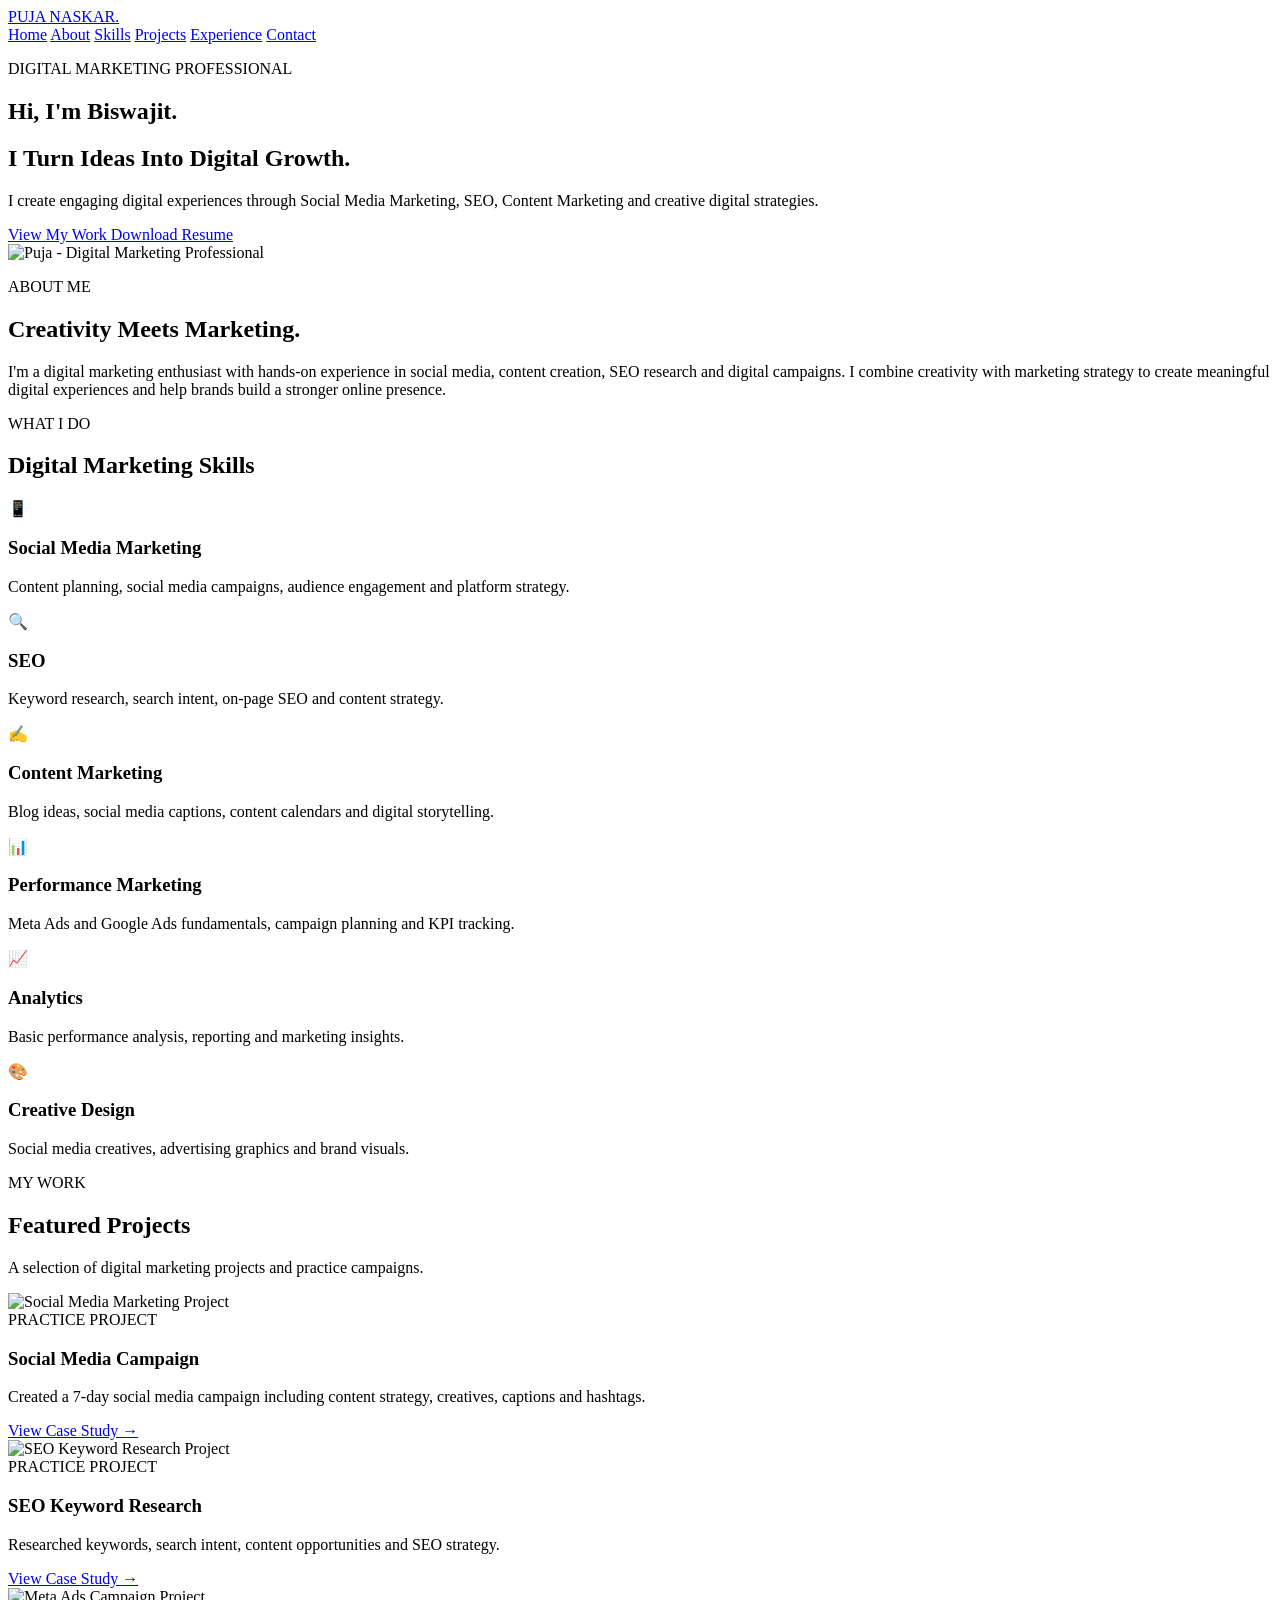
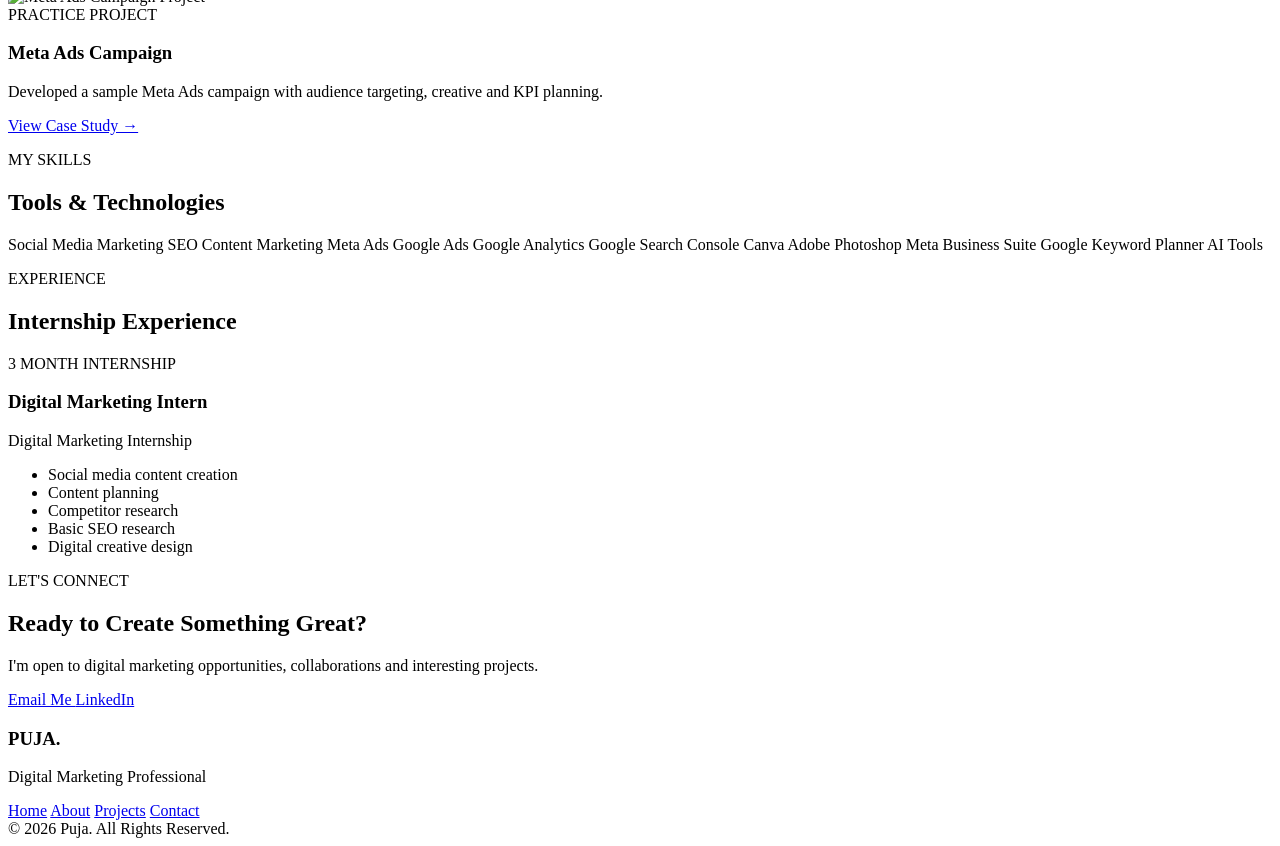
==== index.html @ f456c094 "Rename index .html to index.html" ====
<!DOCTYPE html>
<html lang="en">
<head>
    <meta charset="UTF-8">
    <meta name="viewport" content="width=device-width, initial-scale=1.0">

    <title>Puja| Digital Marketing Portfolio</title>

    <meta name="description"
          content="Biswajit's Digital Marketing Portfolio - Social Media, SEO, Content Marketing and Digital Strategy.">

    <link rel="stylesheet" href="style.css">
</head>

<body>

    <!-- ================= HEADER ================= -->

    <header class="header">

        <div class="container nav">

            <a href="index.html" class="logo">
                PUJA NASKAR<span>.</span>
            </a>

            <nav>
                <a href="#home">Home</a>
                <a href="#about">About</a>
                <a href="#services">Skills</a>
                <a href="#projects">Projects</a>
                <a href="#experience">Experience</a>
                <a href="#contact">Contact</a>
            </nav>

        </div>

    </header>


    <!-- ================= HERO ================= -->

    <main>

        <section id="home" class="hero">

            <div class="container hero-content">

                <div class="hero-text">

                    <p class="small-heading">
                        DIGITAL MARKETING PROFESSIONAL
                    </p>

                    <h1>
                        Hi, I'm <span>Biswajit.</span>
                    </h1>

                    <h2>
                        I Turn Ideas Into
                        <strong>Digital Growth.</strong>
                    </h2>

                    <p class="hero-description">
                        I create engaging digital experiences through
                        Social Media Marketing, SEO, Content Marketing
                        and creative digital strategies.
                    </p>

                    <div class="hero-buttons">

                        <a href="#projects" class="btn primary">
                            View My Work
                        </a>

                        <a href="resume.pdf" class="btn secondary" download>
                            Download Resume
                        </a>

                    </div>

                </div>


                <!-- Profile Image -->

                <div class="hero-image">

                    <div class="profile-circle">

                        <img src="images/profile.jpg"
                             alt="Puja - Digital Marketing Professional">

                    </div>

                </div>

            </div>

        </section>


        <!-- ================= ABOUT ================= -->

        <section id="about" class="section about">

            <div class="container">

                <p class="section-label">
                    ABOUT ME
                </p>

                <h2>
                    Creativity Meets Marketing.
                </h2>

                <p class="section-description">

                    I'm a digital marketing enthusiast with hands-on
                    experience in social media, content creation,
                    SEO research and digital campaigns.

                    I combine creativity with marketing strategy
                    to create meaningful digital experiences and
                    help brands build a stronger online presence.

                </p>

            </div>

        </section>


        <!-- ================= SERVICES ================= -->

        <section id="services" class="section services">

            <div class="container">

                <p class="section-label">
                    WHAT I DO
                </p>

                <h2>
                    Digital Marketing Skills
                </h2>


                <div class="service-grid">


                    <!-- Card 1 -->

                    <div class="service-card">

                        <div class="icon">
                            📱
                        </div>

                        <h3>
                            Social Media Marketing
                        </h3>

                        <p>
                            Content planning, social media campaigns,
                            audience engagement and platform strategy.
                        </p>

                    </div>


                    <!-- Card 2 -->

                    <div class="service-card">

                        <div class="icon">
                            🔍
                        </div>

                        <h3>
                            SEO
                        </h3>

                        <p>
                            Keyword research, search intent,
                            on-page SEO and content strategy.
                        </p>

                    </div>


                    <!-- Card 3 -->

                    <div class="service-card">

                        <div class="icon">
                            ✍️
                        </div>

                        <h3>
                            Content Marketing
                        </h3>

                        <p>
                            Blog ideas, social media captions,
                            content calendars and digital storytelling.
                        </p>

                    </div>


                    <!-- Card 4 -->

                    <div class="service-card">

                        <div class="icon">
                            📊
                        </div>

                        <h3>
                            Performance Marketing
                        </h3>

                        <p>
                            Meta Ads and Google Ads fundamentals,
                            campaign planning and KPI tracking.
                        </p>

                    </div>


                    <!-- Card 5 -->

                    <div class="service-card">

                        <div class="icon">
                            📈
                        </div>

                        <h3>
                            Analytics
                        </h3>

                        <p>
                            Basic performance analysis,
                            reporting and marketing insights.
                        </p>

                    </div>


                    <!-- Card 6 -->

                    <div class="service-card">

                        <div class="icon">
                            🎨
                        </div>

                        <h3>
                            Creative Design
                        </h3>

                        <p>
                            Social media creatives, advertising
                            graphics and brand visuals.
                        </p>

                    </div>

                </div>

            </div>

        </section>


        <!-- ================= PROJECTS ================= -->

        <section id="projects" class="section projects">

            <div class="container">

                <p class="section-label">
                    MY WORK
                </p>

                <h2>
                    Featured Projects
                </h2>

                <p class="section-description">
                    A selection of digital marketing projects
                    and practice campaigns.
                </p>


                <div class="project-grid">


                    <!-- Project 1 -->

                    <article class="project-card">

                        <div class="project-image">

                            <img src="images/project-social.jpg"
                                 alt="Social Media Marketing Project">

                        </div>

                        <div class="project-content">

                            <span>
                                PRACTICE PROJECT
                            </span>

                            <h3>
                                Social Media Campaign
                            </h3>

                            <p>
                                Created a 7-day social media campaign
                                including content strategy, creatives,
                                captions and hashtags.
                            </p>

                            <a href="projects/social-media.html">
                                View Case Study →
                            </a>

                        </div>

                    </article>


                    <!-- Project 2 -->

                    <article class="project-card">

                        <div class="project-image">

                            <img src="images/project-seo.jpg"
                                 alt="SEO Keyword Research Project">

                        </div>

                        <div class="project-content">

                            <span>
                                PRACTICE PROJECT
                            </span>

                            <h3>
                                SEO Keyword Research
                            </h3>

                            <p>
                                Researched keywords, search intent,
                                content opportunities and SEO strategy.
                            </p>

                            <a href="projects/seo.html">
                                View Case Study →
                            </a>

                        </div>

                    </article>


                    <!-- Project 3 -->

                    <article class="project-card">

                        <div class="project-image">

                            <img src="images/project-ads.jpg"
                                 alt="Meta Ads Campaign Project">

                        </div>

                        <div class="project-content">

                            <span>
                                PRACTICE PROJECT
                            </span>

                            <h3>
                                Meta Ads Campaign
                            </h3>

                            <p>
                                Developed a sample Meta Ads campaign
                                with audience targeting, creative and
                                KPI planning.
                            </p>

                            <a href="projects/meta-ads.html">
                                View Case Study →
                            </a>

                        </div>

                    </article>

                </div>

            </div>

        </section>


        <!-- ================= SKILLS ================= -->

        <section class="section skills">

            <div class="container">

                <p class="section-label">
                    MY SKILLS
                </p>

                <h2>
                    Tools & Technologies
                </h2>


                <div class="skills-list">

                    <span>Social Media Marketing</span>

                    <span>SEO</span>

                    <span>Content Marketing</span>

                    <span>Meta Ads</span>

                    <span>Google Ads</span>

                    <span>Google Analytics</span>

                    <span>Google Search Console</span>

                    <span>Canva</span>

                    <span>Adobe Photoshop</span>

                    <span>Meta Business Suite</span>

                    <span>Google Keyword Planner</span>

                    <span>AI Tools</span>

                </div>

            </div>

        </section>


        <!-- ================= EXPERIENCE ================= -->

        <section id="experience" class="section experience">

            <div class="container">

                <p class="section-label">
                    EXPERIENCE
                </p>

                <h2>
                    Internship Experience
                </h2>


                <div class="experience-card">

                    <div>

                        <span>
                            3 MONTH INTERNSHIP
                        </span>

                        <h3>
                            Digital Marketing Intern
                        </h3>

                        <p>
                            Digital Marketing Internship
                        </p>

                    </div>


                    <ul>

                        <li>
                            Social media content creation
                        </li>

                        <li>
                            Content planning
                        </li>

                        <li>
                            Competitor research
                        </li>

                        <li>
                            Basic SEO research
                        </li>

                        <li>
                            Digital creative design
                        </li>

                    </ul>

                </div>

            </div>

        </section>


        <!-- ================= CTA ================= -->

        <section id="contact" class="section cta">

            <div class="container">

                <p class="section-label">
                    LET'S CONNECT
                </p>

                <h2>
                    Ready to Create Something Great?
                </h2>

                <p>
                    I'm open to digital marketing opportunities,
                    collaborations and interesting projects.
                </p>


                <div class="cta-buttons">

                    <a href="mailto:your-email@gmail.com"
                       class="btn primary">
                        Email Me
                    </a>

                    <a href="https://www.linkedin.com/"
                       target="_blank"
                       class="btn secondary">
                        LinkedIn
                    </a>

                </div>

            </div>

        </section>

    </main>


    <!-- ================= FOOTER ================= -->

    <footer class="footer">

        <div class="container">

            <div class="footer-content">

                <div>

                    <h3>
                        PUJA<span>.</span>
                    </h3>

                    <p>
                        Digital Marketing Professional
                    </p>

                </div>


                <div class="footer-links">

                    <a href="#home">Home</a>

                    <a href="#about">About</a>

                    <a href="#projects">Projects</a>

                    <a href="#contact">Contact</a>

                </div>

            </div>


            <div class="copyright">

                © 2026 Puja. All Rights Reserved.

            </div>

        </div>

    </footer>


</body>
</html>
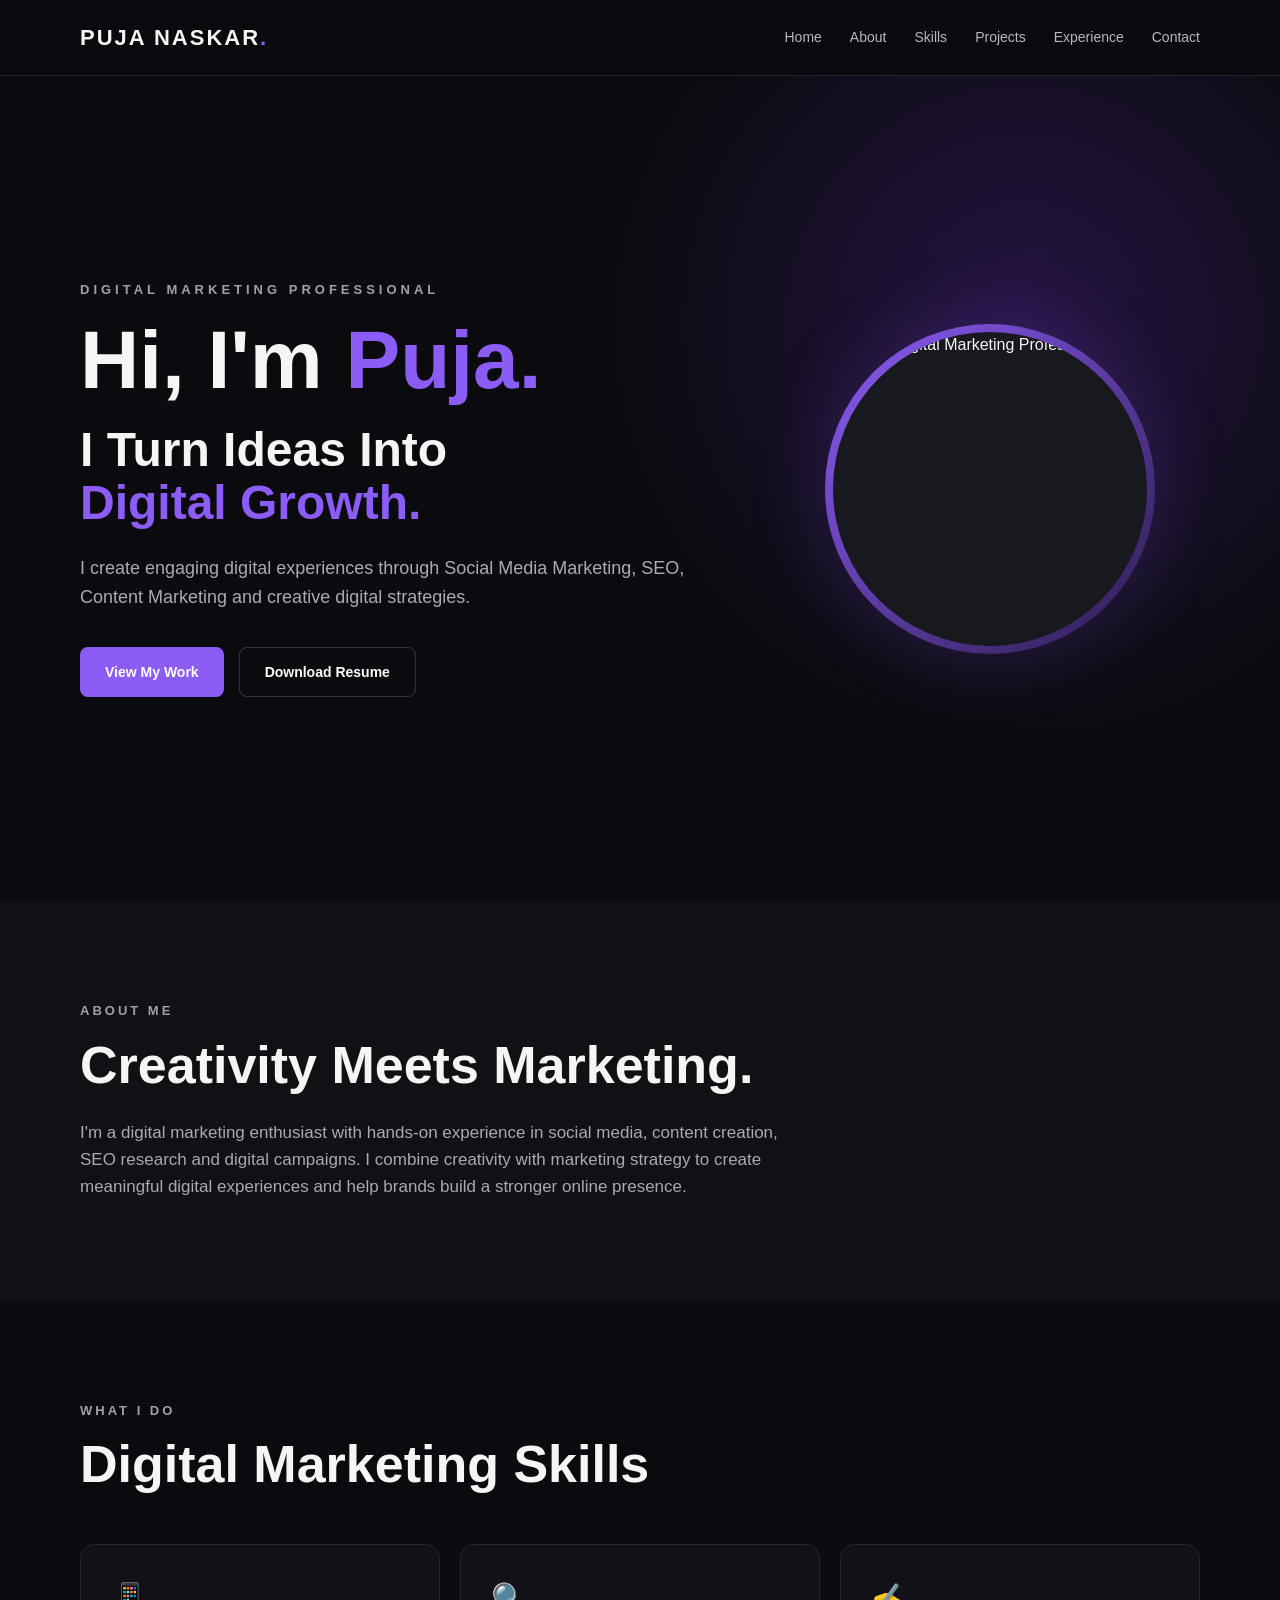
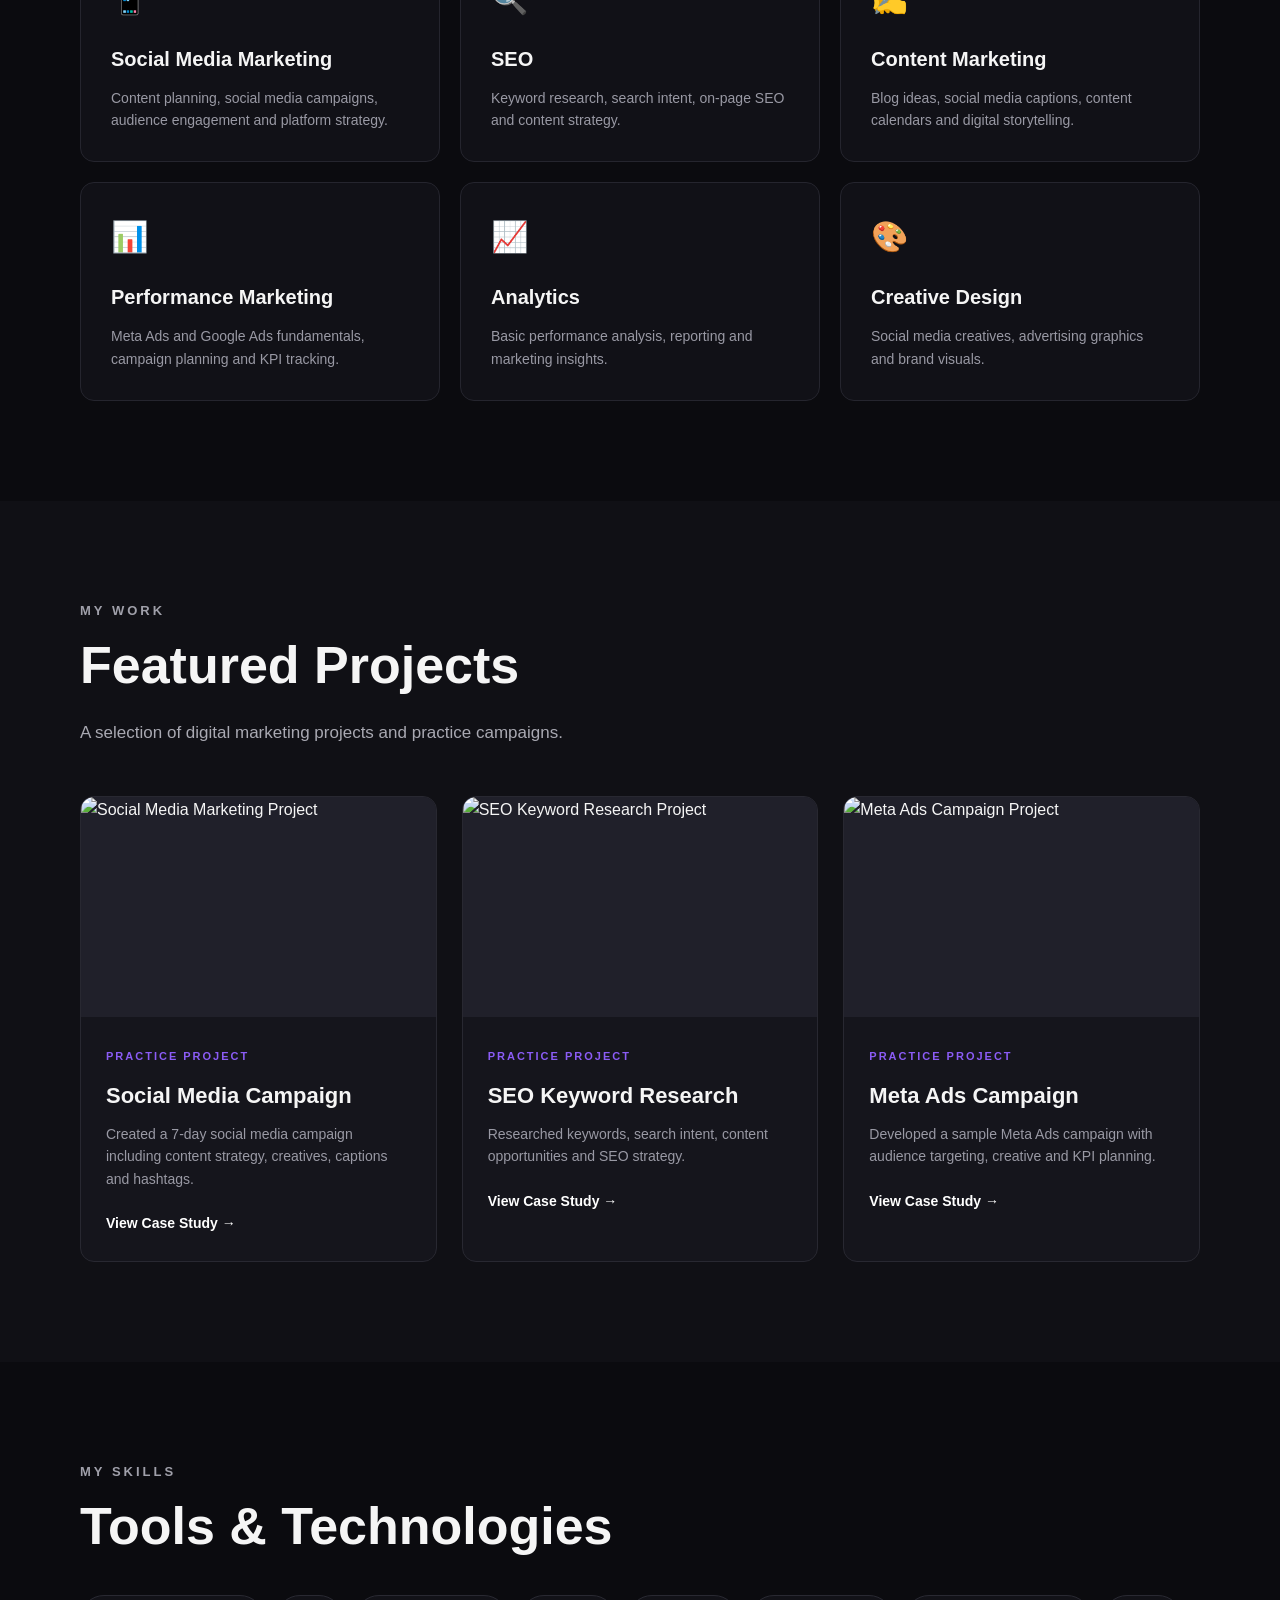
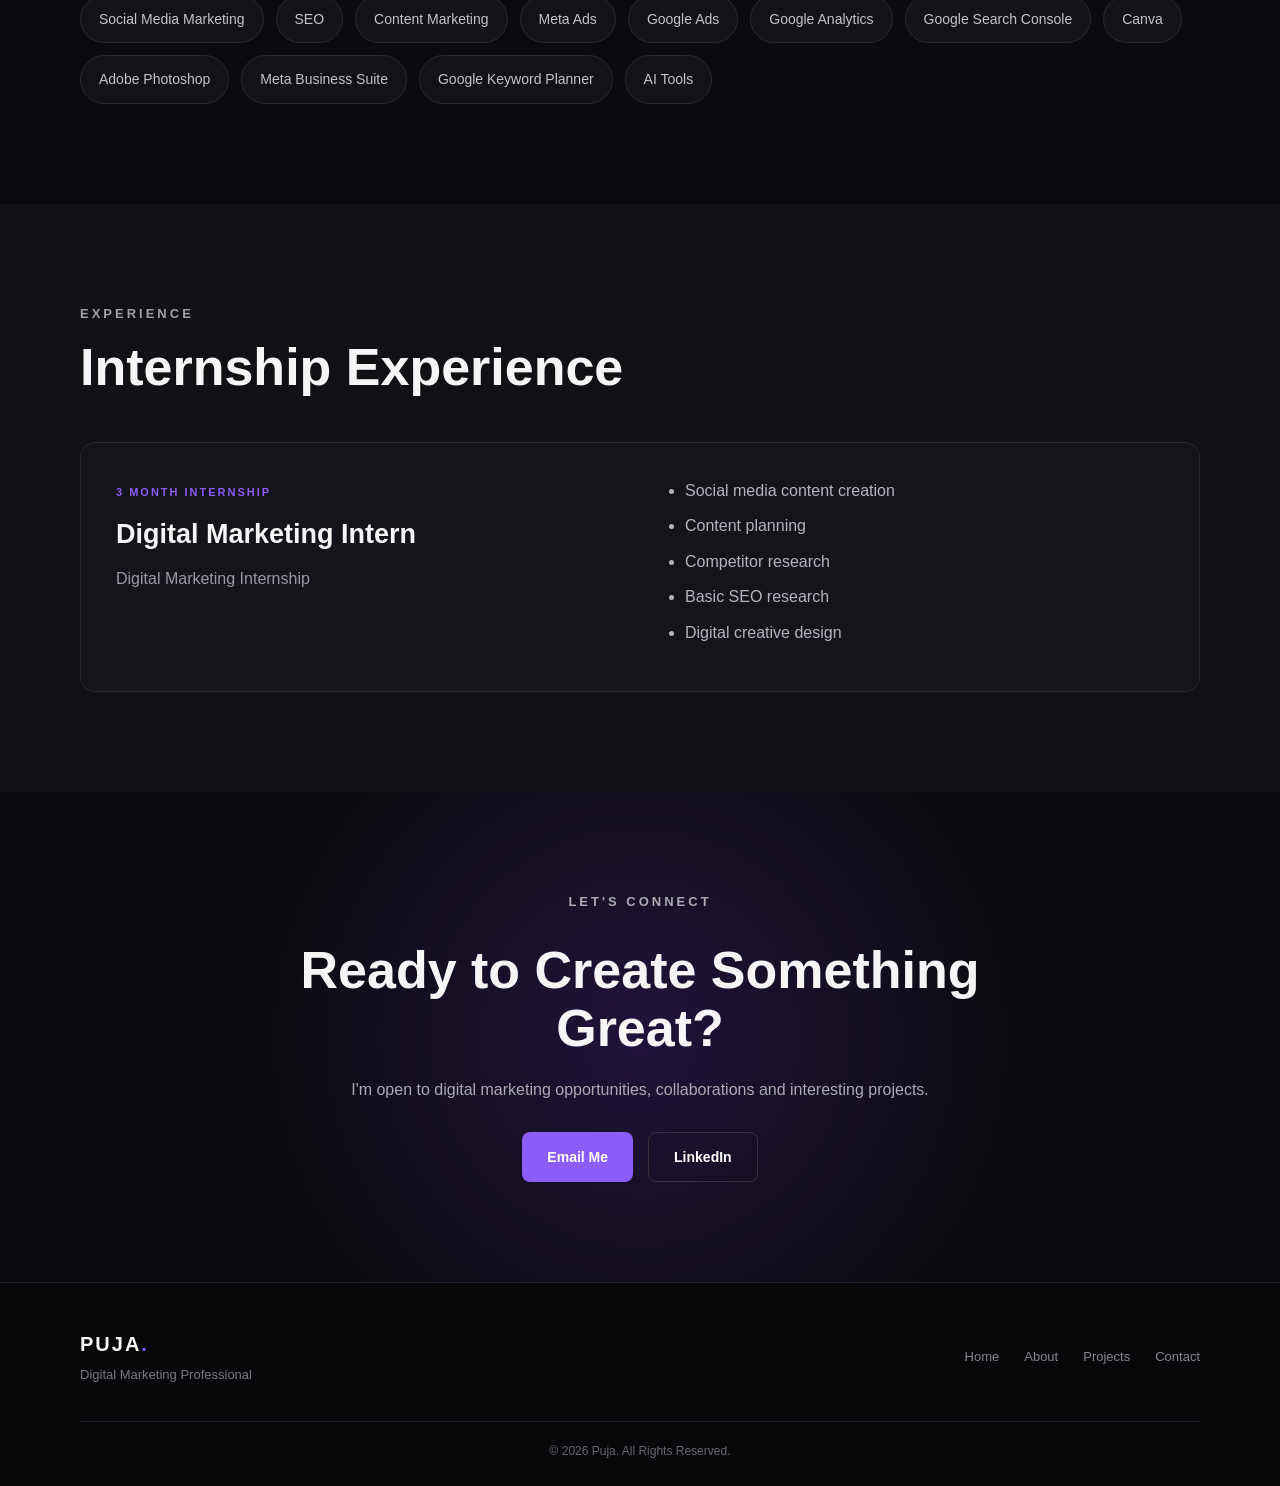
==== commit 11491df9: "Update index.html" ====
--- a/index.html
+++ b/index.html
@@ -7,7 +7,7 @@
     <title>Puja| Digital Marketing Portfolio</title>
 
     <meta name="description"
-          content="Biswajit's Digital Marketing Portfolio - Social Media, SEO, Content Marketing and Digital Strategy.">
+          content="Puja's Digital Marketing Portfolio - Social Media, SEO, Content Marketing and Digital Strategy.">
 
     <link rel="stylesheet" href="style.css">
 </head>
@@ -53,7 +53,7 @@
                     </p>
 
                     <h1>
-                        Hi, I'm <span>Biswajit.</span>
+                        Hi, I'm <span>Puja.</span>
                     </h1>
 
                     <h2>
--- a/style.css
+++ b/style.css
@@ -0,0 +1,745 @@
+/* =========================================================
+   DIGITAL MARKETING PORTFOLIO
+   Premium Responsive CSS
+   ========================================================= */
+
+
+/* ================= RESET ================= */
+
+* {
+    margin: 0;
+    padding: 0;
+    box-sizing: border-box;
+}
+
+html {
+    scroll-behavior: smooth;
+}
+
+body {
+    font-family: Arial, Helvetica, sans-serif;
+    background: #0b0b0f;
+    color: #f5f5f5;
+    line-height: 1.6;
+}
+
+a {
+    text-decoration: none;
+    color: inherit;
+}
+
+img {
+    max-width: 100%;
+    display: block;
+}
+
+
+/* ================= GLOBAL ================= */
+
+.container {
+    width: min(1120px, 90%);
+    margin: auto;
+}
+
+.section {
+    padding: 100px 0;
+}
+
+.section-label {
+    color: #a0a0aa;
+    font-size: 13px;
+    font-weight: 700;
+    letter-spacing: 3px;
+    margin-bottom: 15px;
+}
+
+.section h2 {
+    font-size: clamp(32px, 5vw, 52px);
+    line-height: 1.1;
+    margin-bottom: 25px;
+}
+
+.section-description {
+    max-width: 700px;
+    color: #a9a9b2;
+    font-size: 17px;
+}
+
+
+/* ================= HEADER ================= */
+
+.header {
+    position: sticky;
+    top: 0;
+    z-index: 1000;
+
+    background: rgba(11, 11, 15, 0.9);
+    backdrop-filter: blur(15px);
+
+    border-bottom: 1px solid #222229;
+}
+
+.nav {
+    min-height: 75px;
+
+    display: flex;
+    align-items: center;
+    justify-content: space-between;
+}
+
+.logo {
+    font-size: 22px;
+    font-weight: 800;
+    letter-spacing: 2px;
+}
+
+.logo span,
+.footer h3 span {
+    color: #8b5cf6;
+}
+
+nav {
+    display: flex;
+    gap: 28px;
+}
+
+nav a {
+    color: #b7b7c0;
+    font-size: 14px;
+
+    transition: 0.3s;
+}
+
+nav a:hover {
+    color: #ffffff;
+}
+
+
+/* ================= HERO ================= */
+
+.hero {
+    min-height: calc(100vh - 75px);
+
+    display: flex;
+    align-items: center;
+
+    background:
+        radial-gradient(circle at 80% 30%, #241443 0%, transparent 35%),
+        #0b0b0f;
+}
+
+.hero-content {
+    display: grid;
+    grid-template-columns: 1.2fr 0.8fr;
+
+    align-items: center;
+
+    gap: 70px;
+}
+
+.small-heading {
+    color: #a0a0aa;
+
+    font-size: 13px;
+    font-weight: 700;
+
+    letter-spacing: 4px;
+
+    margin-bottom: 20px;
+}
+
+.hero h1 {
+    font-size: clamp(50px, 7vw, 82px);
+    line-height: 0.95;
+
+    margin-bottom: 25px;
+}
+
+.hero h1 span {
+    color: #8b5cf6;
+}
+
+.hero h2 {
+    max-width: 650px;
+
+    font-size: clamp(28px, 4vw, 48px);
+
+    line-height: 1.1;
+
+    margin-bottom: 25px;
+}
+
+.hero h2 strong {
+    display: block;
+    color: #8b5cf6;
+}
+
+.hero-description {
+    max-width: 650px;
+
+    color: #aaaab4;
+
+    font-size: 18px;
+
+    margin-bottom: 35px;
+}
+
+.hero-buttons {
+    display: flex;
+    gap: 15px;
+    flex-wrap: wrap;
+}
+
+
+/* ================= BUTTONS ================= */
+
+.btn {
+    display: inline-flex;
+
+    align-items: center;
+    justify-content: center;
+
+    min-height: 50px;
+
+    padding: 0 25px;
+
+    border-radius: 8px;
+
+    font-size: 14px;
+    font-weight: 700;
+
+    transition: 0.3s;
+}
+
+.primary {
+    background: #8b5cf6;
+    color: white;
+}
+
+.primary:hover {
+    transform: translateY(-3px);
+    background: #7c3aed;
+}
+
+.secondary {
+    border: 1px solid #33333d;
+    color: white;
+}
+
+.secondary:hover {
+    border-color: #8b5cf6;
+    transform: translateY(-3px);
+}
+
+
+/* ================= PROFILE ================= */
+
+.hero-image {
+    display: flex;
+    justify-content: center;
+}
+
+.profile-circle {
+    width: 330px;
+    height: 330px;
+
+    border-radius: 50%;
+
+    padding: 8px;
+
+    background: linear-gradient(
+        135deg,
+        #8b5cf6,
+        #2d1b4e
+    );
+
+    box-shadow:
+        0 0 80px rgba(139, 92, 246, 0.2);
+}
+
+.profile-circle img {
+    width: 100%;
+    height: 100%;
+
+    object-fit: cover;
+
+    border-radius: 50%;
+
+    background: #18181f;
+}
+
+
+/* ================= ABOUT ================= */
+
+.about {
+    background: #101015;
+}
+
+.about h2 {
+    max-width: 700px;
+}
+
+
+/* ================= SERVICES ================= */
+
+.services {
+    background: #0b0b0f;
+}
+
+.service-grid {
+    display: grid;
+
+    grid-template-columns: repeat(3, 1fr);
+
+    gap: 20px;
+
+    margin-top: 50px;
+}
+
+.service-card {
+    padding: 30px;
+
+    border: 1px solid #25252e;
+
+    border-radius: 14px;
+
+    background: #111117;
+
+    transition: 0.3s;
+}
+
+.service-card:hover {
+    transform: translateY(-6px);
+
+    border-color: #8b5cf6;
+
+    background: #14131b;
+}
+
+.icon {
+    font-size: 30px;
+
+    margin-bottom: 20px;
+}
+
+.service-card h3 {
+    font-size: 20px;
+
+    margin-bottom: 12px;
+}
+
+.service-card p {
+    color: #9999a4;
+
+    font-size: 14px;
+}
+
+
+/* ================= PROJECTS ================= */
+
+.projects {
+    background: #101015;
+}
+
+.project-grid {
+    display: grid;
+
+    grid-template-columns: repeat(3, 1fr);
+
+    gap: 25px;
+
+    margin-top: 50px;
+}
+
+.project-card {
+    overflow: hidden;
+
+    background: #15151c;
+
+    border: 1px solid #282831;
+
+    border-radius: 14px;
+
+    transition: 0.3s;
+}
+
+.project-card:hover {
+    transform: translateY(-8px);
+
+    border-color: #8b5cf6;
+}
+
+.project-image {
+    height: 220px;
+
+    overflow: hidden;
+
+    background: #20202a;
+}
+
+.project-image img {
+    width: 100%;
+    height: 100%;
+
+    object-fit: cover;
+
+    transition: 0.5s;
+}
+
+.project-card:hover .project-image img {
+    transform: scale(1.05);
+}
+
+.project-content {
+    padding: 25px;
+}
+
+.project-content span {
+    color: #8b5cf6;
+
+    font-size: 11px;
+    font-weight: 700;
+
+    letter-spacing: 2px;
+}
+
+.project-content h3 {
+    font-size: 22px;
+
+    margin: 10px 0;
+}
+
+.project-content p {
+    color: #9999a4;
+
+    font-size: 14px;
+
+    margin-bottom: 20px;
+}
+
+.project-content a {
+    color: white;
+
+    font-size: 14px;
+    font-weight: 700;
+}
+
+.project-content a:hover {
+    color: #8b5cf6;
+}
+
+
+/* ================= SKILLS ================= */
+
+.skills {
+    background: #0b0b0f;
+}
+
+.skills-list {
+    display: flex;
+
+    flex-wrap: wrap;
+
+    gap: 12px;
+
+    margin-top: 40px;
+}
+
+.skills-list span {
+    padding: 12px 18px;
+
+    border: 1px solid #292932;
+
+    border-radius: 50px;
+
+    background: #121218;
+
+    color: #c3c3ca;
+
+    font-size: 14px;
+
+    transition: 0.3s;
+}
+
+.skills-list span:hover {
+    border-color: #8b5cf6;
+
+    color: white;
+
+    transform: translateY(-3px);
+}
+
+
+/* ================= EXPERIENCE ================= */
+
+.experience {
+    background: #101015;
+}
+
+.experience-card {
+    margin-top: 45px;
+
+    padding: 35px;
+
+    display: grid;
+
+    grid-template-columns: 1fr 1fr;
+
+    gap: 50px;
+
+    border: 1px solid #292932;
+
+    border-radius: 15px;
+
+    background: #14141b;
+}
+
+.experience-card span {
+    color: #8b5cf6;
+
+    font-size: 11px;
+
+    font-weight: 700;
+
+    letter-spacing: 2px;
+}
+
+.experience-card h3 {
+    font-size: 27px;
+
+    margin: 10px 0;
+}
+
+.experience-card p {
+    color: #9999a4;
+}
+
+.experience-card ul {
+    padding-left: 20px;
+
+    color: #b4b4bd;
+}
+
+.experience-card li {
+    margin-bottom: 10px;
+}
+
+
+/* ================= CTA ================= */
+
+.cta {
+    text-align: center;
+
+    background:
+        radial-gradient(
+            circle at center,
+            #21133b 0%,
+            #0b0b0f 55%
+        );
+}
+
+.cta .container {
+    max-width: 800px;
+}
+
+.cta h2 {
+    margin-bottom: 20px;
+}
+
+.cta p {
+    color: #aaaab4;
+
+    margin-bottom: 30px;
+}
+
+.cta-buttons {
+    display: flex;
+
+    justify-content: center;
+
+    gap: 15px;
+
+    flex-wrap: wrap;
+}
+
+
+/* ================= FOOTER ================= */
+
+.footer {
+    padding: 45px 0 25px;
+
+    background: #08080b;
+
+    border-top: 1px solid #222229;
+}
+
+.footer-content {
+    display: flex;
+
+    align-items: center;
+
+    justify-content: space-between;
+
+    gap: 30px;
+}
+
+.footer h3 {
+    font-size: 20px;
+
+    letter-spacing: 2px;
+}
+
+.footer p {
+    color: #777780;
+
+    font-size: 13px;
+
+    margin-top: 5px;
+}
+
+.footer-links {
+    display: flex;
+
+    gap: 25px;
+}
+
+.footer-links a {
+    color: #85858e;
+
+    font-size: 13px;
+}
+
+.footer-links a:hover {
+    color: white;
+}
+
+.copyright {
+    margin-top: 35px;
+
+    padding-top: 20px;
+
+    border-top: 1px solid #1d1d24;
+
+    color: #66666f;
+
+    font-size: 12px;
+
+    text-align: center;
+}
+
+
+/* ================= RESPONSIVE ================= */
+
+@media (max-width: 900px) {
+
+    nav {
+        gap: 15px;
+    }
+
+    .hero-content {
+        grid-template-columns: 1fr;
+
+        text-align: center;
+    }
+
+    .hero-text {
+        display: flex;
+
+        flex-direction: column;
+
+        align-items: center;
+    }
+
+    .hero-image {
+        order: -1;
+    }
+
+    .profile-circle {
+        width: 250px;
+        height: 250px;
+    }
+
+    .service-grid,
+    .project-grid {
+        grid-template-columns: repeat(2, 1fr);
+    }
+
+    .experience-card {
+        grid-template-columns: 1fr;
+    }
+}
+
+
+@media (max-width: 650px) {
+
+    .section {
+        padding: 70px 0;
+    }
+
+    .nav {
+        min-height: 65px;
+    }
+
+    nav {
+        display: none;
+    }
+
+    .hero {
+        min-height: auto;
+
+        padding: 90px 0;
+    }
+
+    .hero h1 {
+        font-size: 52px;
+    }
+
+    .hero h2 {
+        font-size: 30px;
+    }
+
+    .hero-description {
+        font-size: 16px;
+    }
+
+    .profile-circle {
+        width: 210px;
+        height: 210px;
+    }
+
+    .service-grid,
+    .project-grid {
+        grid-template-columns: 1fr;
+    }
+
+    .service-card,
+    .project-content {
+        padding: 25px;
+    }
+
+    .experience-card {
+        padding: 25px;
+    }
+
+    .footer-content {
+        flex-direction: column;
+
+        align-items: flex-start;
+    }
+
+    .footer-links {
+        flex-wrap: wrap;
+    }
+
+    .btn {
+        width: 100%;
+    }
+
+    .hero-buttons {
+        width: 100%;
+    }
+
+    .cta-buttons {
+        width: 100%;
+    }
+}
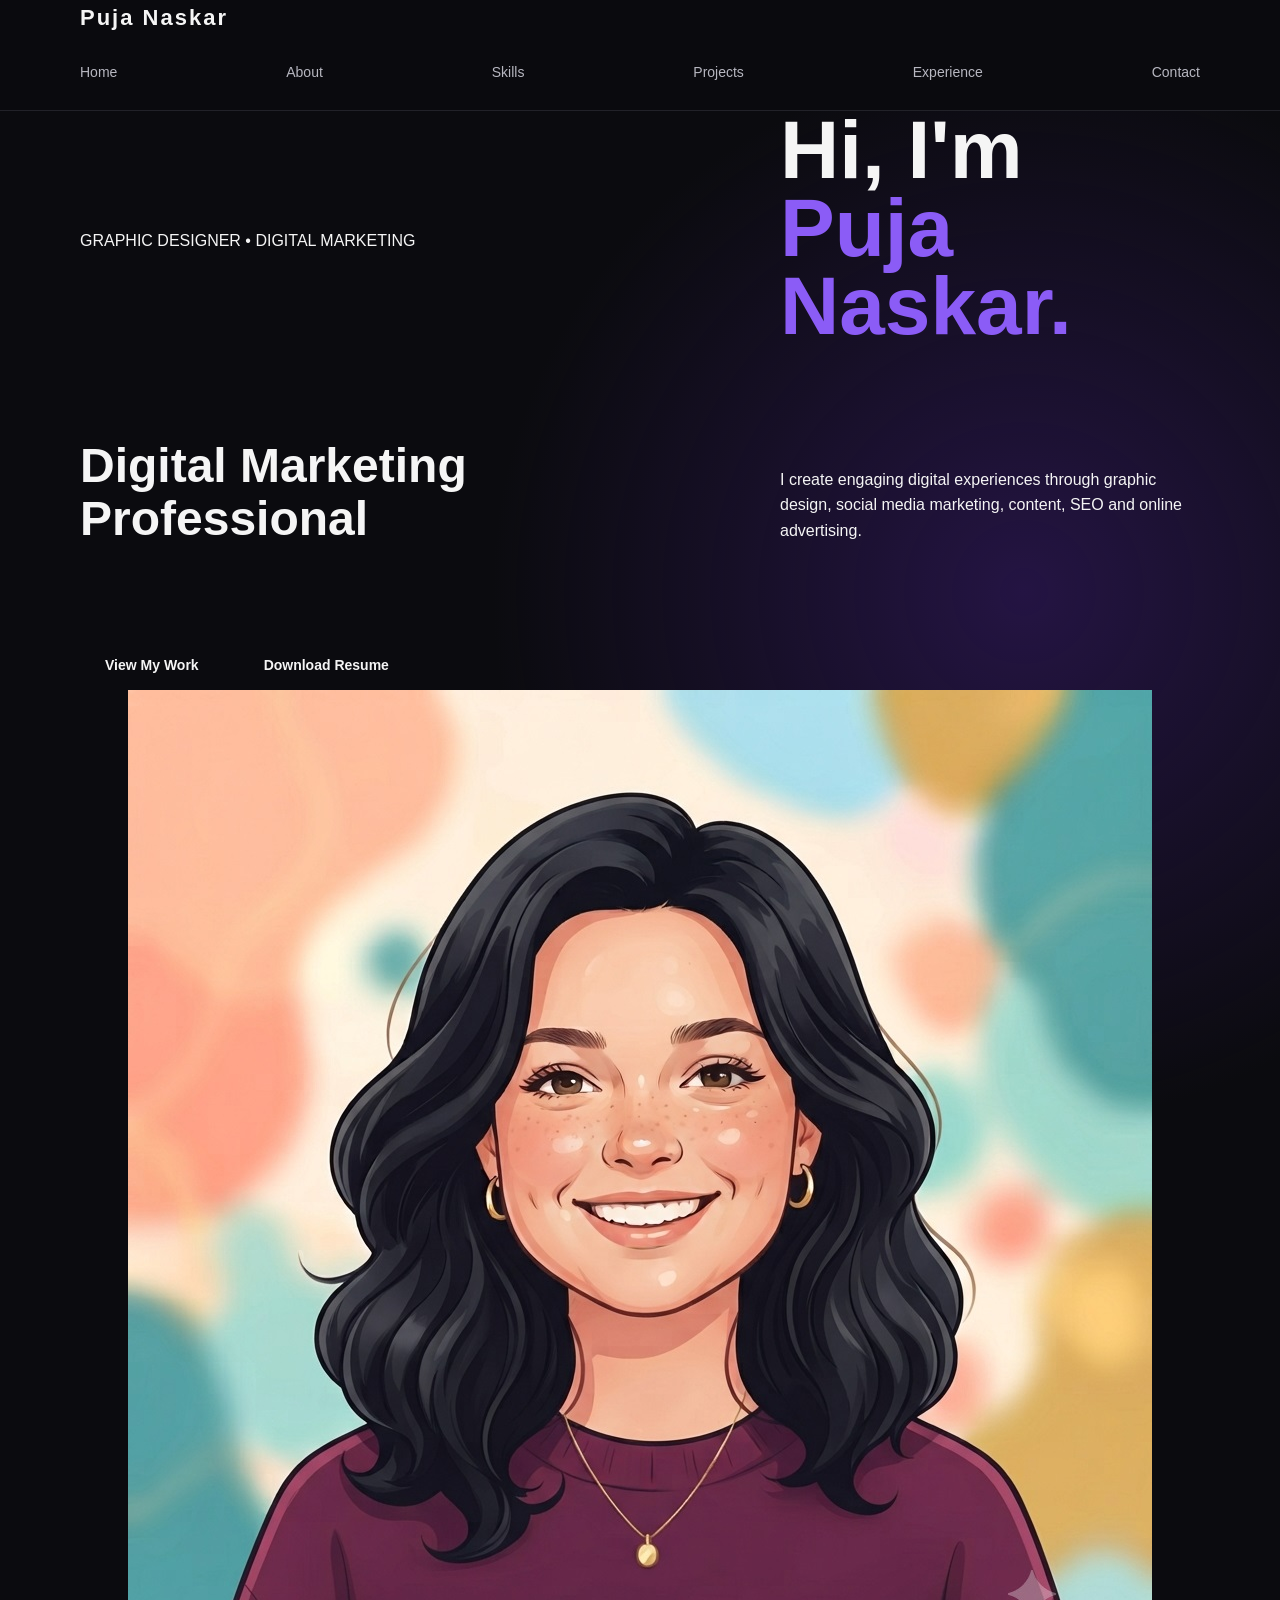
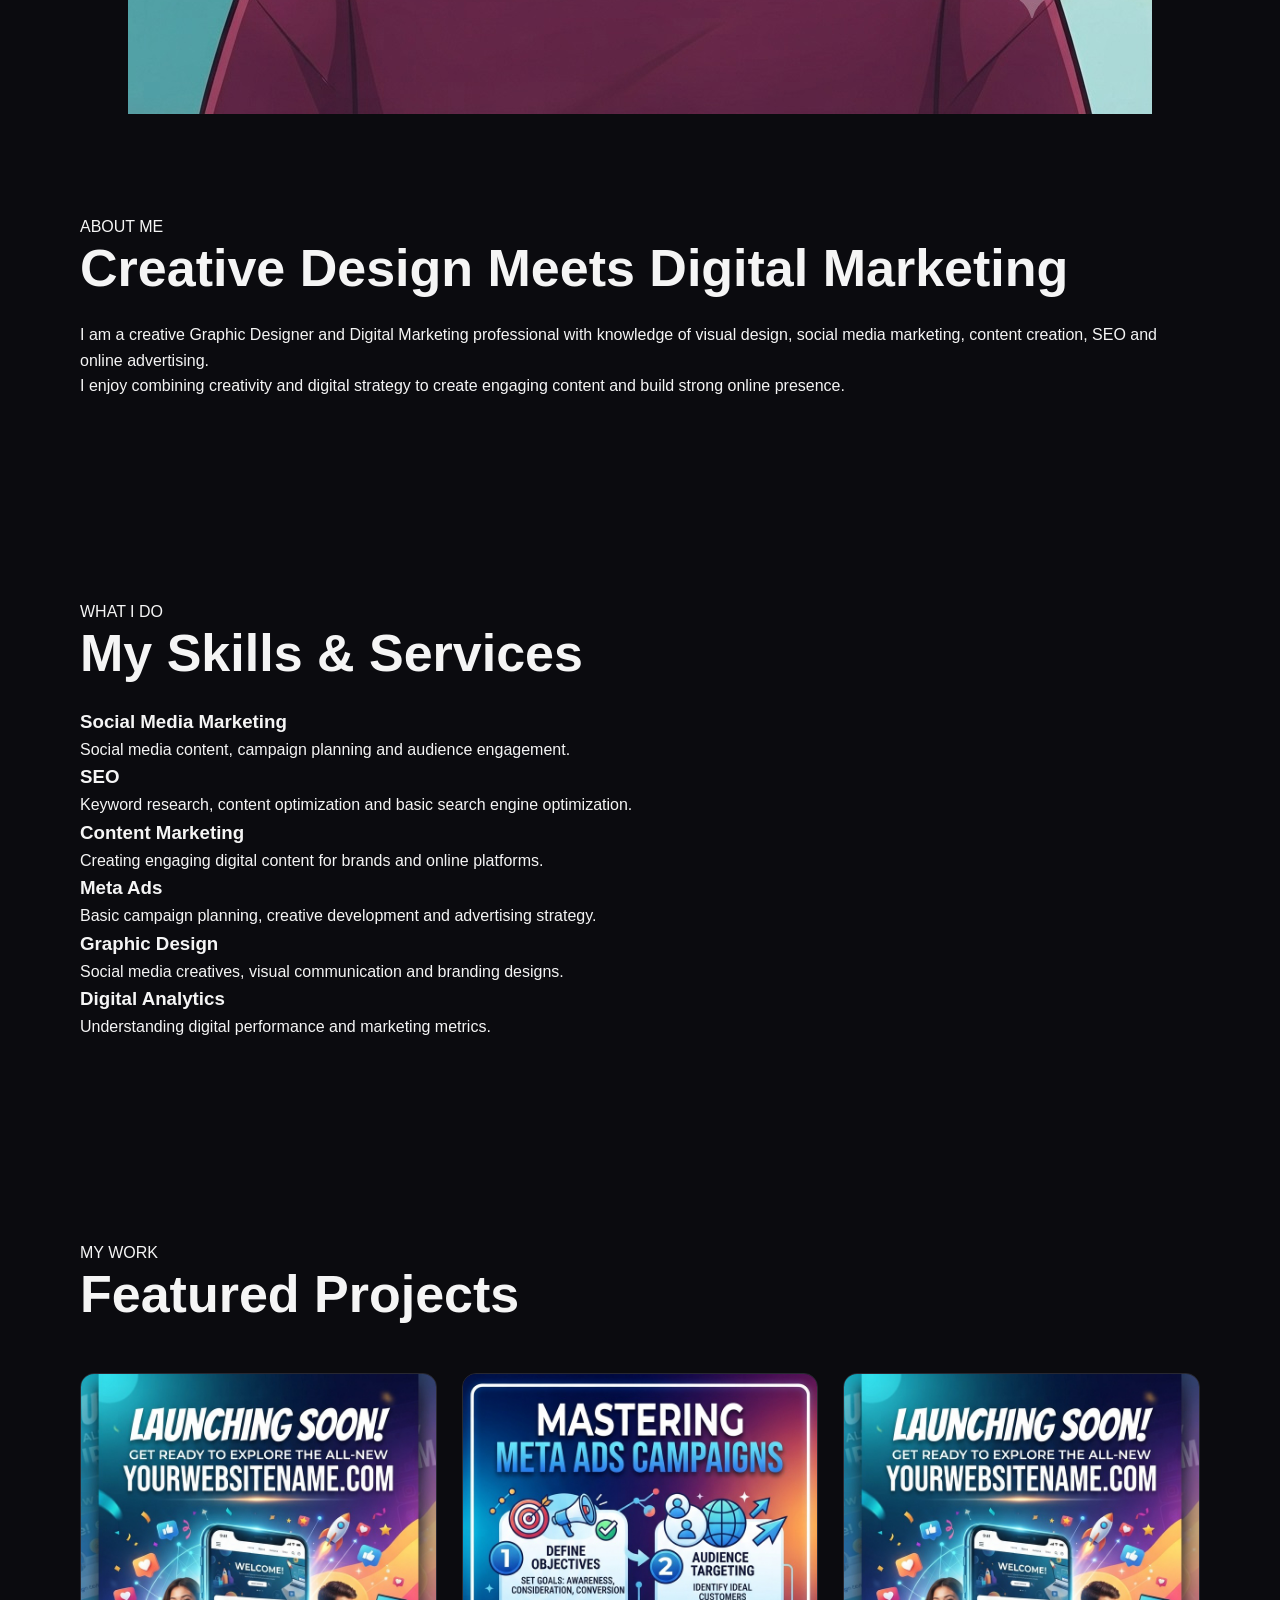
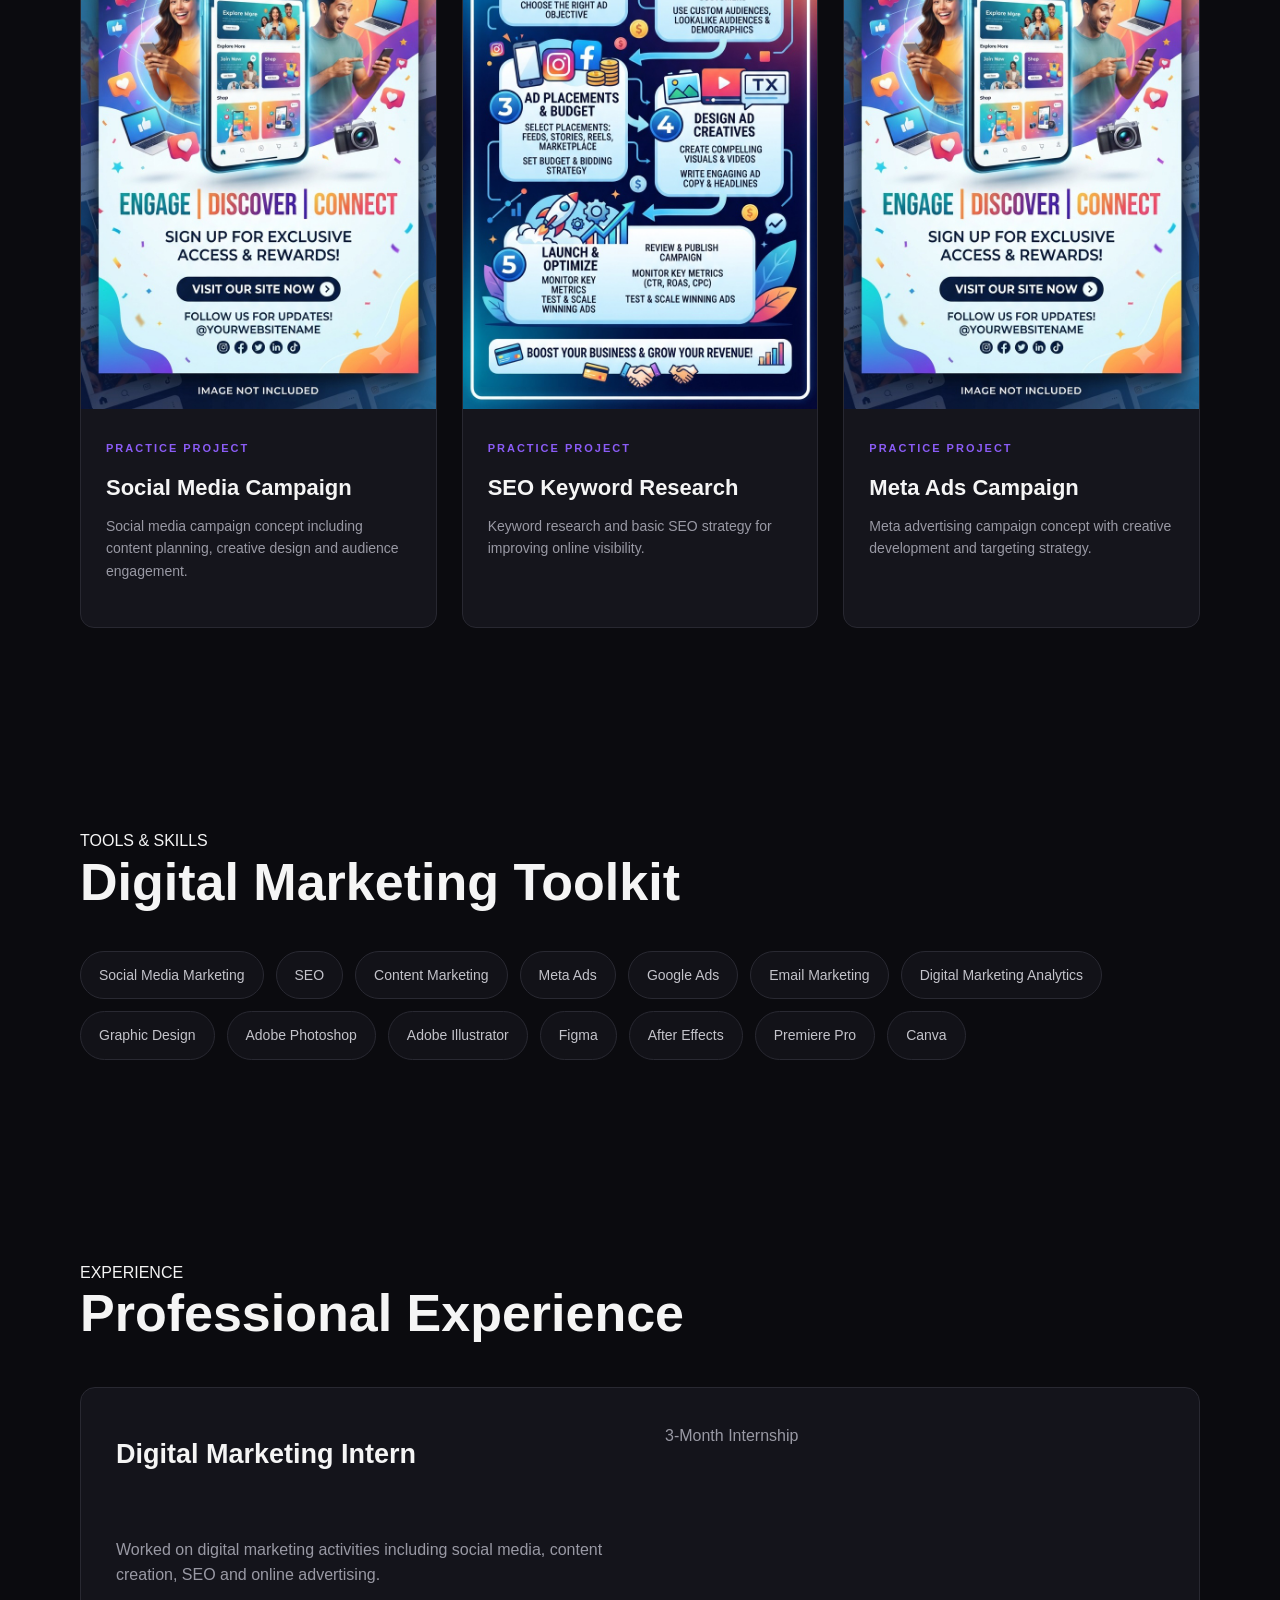
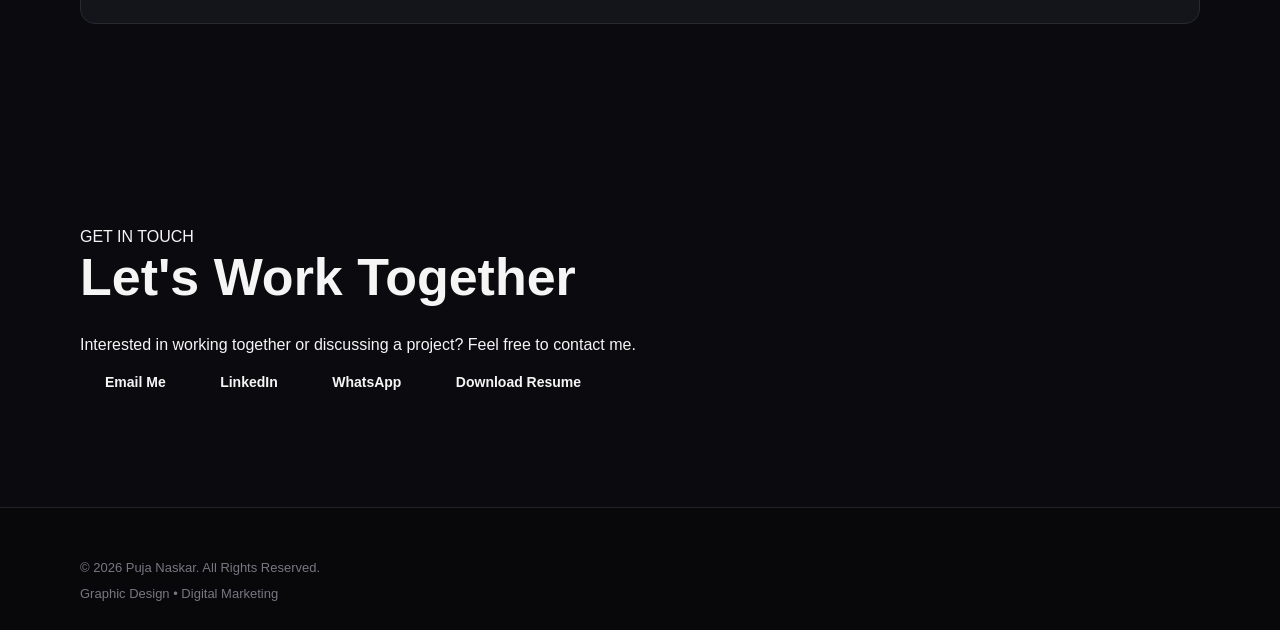
==== commit 2d11b4aa: "Update index.html" ====
--- a/index.html
+++ b/index.html
@@ -4,613 +4,442 @@
     <meta charset="UTF-8">
     <meta name="viewport" content="width=device-width, initial-scale=1.0">
 
-    <title>Puja| Digital Marketing Portfolio</title>
-
-    <meta name="description"
-          content="Puja's Digital Marketing Portfolio - Social Media, SEO, Content Marketing and Digital Strategy.">
+    <title>Puja Naskar | Digital Marketing & Graphic Designer</title>
 
     <link rel="stylesheet" href="style.css">
 </head>
 
 <body>
 
-    <!-- ================= HEADER ================= -->
-
-    <header class="header">
-
-        <div class="container nav">
-
-            <a href="index.html" class="logo">
-                PUJA NASKAR<span>.</span>
+<!-- HEADER -->
+<header class="header">
+    <div class="container nav-container">
+
+        <a href="#" class="logo">
+            Puja Naskar
+        </a>
+
+        <nav class="nav">
+            <a href="#home">Home</a>
+            <a href="#about">About</a>
+            <a href="#skills">Skills</a>
+            <a href="#projects">Projects</a>
+            <a href="#experience">Experience</a>
+            <a href="#contact">Contact</a>
+        </nav>
+
+    </div>
+</header>
+
+
+<!-- HERO -->
+<section id="home" class="hero">
+
+    <div class="container hero-container">
+
+        <div class="hero-content">
+
+            <p class="hero-small">
+                GRAPHIC DESIGNER • DIGITAL MARKETING
+            </p>
+
+            <h1>
+                Hi, I'm <span>Puja Naskar.</span>
+            </h1>
+
+            <h2>
+                Digital Marketing Professional
+            </h2>
+
+            <p>
+                I create engaging digital experiences through
+                graphic design, social media marketing, content,
+                SEO and online advertising.
+            </p>
+
+            <div class="hero-buttons">
+
+                <a href="#projects" class="btn">
+                    View My Work
+                </a>
+
+                <a href="resume.pdf" target="_blank" class="btn">
+                    Download Resume
+                </a>
+
+            </div>
+
+        </div>
+
+
+        <div class="hero-image">
+
+            <img src="images/profile.jpg"
+                 alt="Puja Naskar">
+
+        </div>
+
+    </div>
+
+</section>
+
+
+<!-- ABOUT -->
+<section id="about" class="section">
+
+    <div class="container">
+
+        <div class="section-heading">
+
+            <p>ABOUT ME</p>
+
+            <h2>
+                Creative Design Meets Digital Marketing
+            </h2>
+
+        </div>
+
+        <div class="about-content">
+
+            <p>
+                I am a creative Graphic Designer and Digital Marketing
+                professional with knowledge of visual design, social media
+                marketing, content creation, SEO and online advertising.
+            </p>
+
+            <p>
+                I enjoy combining creativity and digital strategy to
+                create engaging content and build strong online presence.
+            </p>
+
+        </div>
+
+    </div>
+
+</section>
+
+
+<!-- SERVICES / SKILLS -->
+<section id="skills" class="section">
+
+    <div class="container">
+
+        <div class="section-heading">
+
+            <p>WHAT I DO</p>
+
+            <h2>
+                My Skills & Services
+            </h2>
+
+        </div>
+
+
+        <div class="cards">
+
+            <div class="card">
+                <h3>Social Media Marketing</h3>
+                <p>
+                    Social media content, campaign planning and audience
+                    engagement.
+                </p>
+            </div>
+
+            <div class="card">
+                <h3>SEO</h3>
+                <p>
+                    Keyword research, content optimization and basic
+                    search engine optimization.
+                </p>
+            </div>
+
+            <div class="card">
+                <h3>Content Marketing</h3>
+                <p>
+                    Creating engaging digital content for brands and
+                    online platforms.
+                </p>
+            </div>
+
+            <div class="card">
+                <h3>Meta Ads</h3>
+                <p>
+                    Basic campaign planning, creative development and
+                    advertising strategy.
+                </p>
+            </div>
+
+            <div class="card">
+                <h3>Graphic Design</h3>
+                <p>
+                    Social media creatives, visual communication and
+                    branding designs.
+                </p>
+            </div>
+
+            <div class="card">
+                <h3>Digital Analytics</h3>
+                <p>
+                    Understanding digital performance and marketing
+                    metrics.
+                </p>
+            </div>
+
+        </div>
+
+    </div>
+
+</section>
+
+
+<!-- PROJECTS -->
+<section id="projects" class="section projects-section">
+
+    <div class="container">
+
+        <div class="section-heading">
+
+            <p>MY WORK</p>
+
+            <h2>
+                Featured Projects
+            </h2>
+
+        </div>
+
+
+        <div class="project-grid">
+
+            <!-- PROJECT 1 -->
+            <div class="project-card">
+
+                <img src="images/project-social.jpg"
+                     alt="Social Media Marketing Project">
+
+                <div class="project-content">
+
+                    <span class="project-tag">
+                        PRACTICE PROJECT
+                    </span>
+
+                    <h3>
+                        Social Media Campaign
+                    </h3>
+
+                    <p>
+                        Social media campaign concept including content
+                        planning, creative design and audience engagement.
+                    </p>
+
+                </div>
+
+            </div>
+
+
+            <!-- PROJECT 2 -->
+            <div class="project-card">
+
+                <img src="images/project-seo.jpg"
+                     alt="SEO Keyword Research Project">
+
+                <div class="project-content">
+
+                    <span class="project-tag">
+                        PRACTICE PROJECT
+                    </span>
+
+                    <h3>
+                        SEO Keyword Research
+                    </h3>
+
+                    <p>
+                        Keyword research and basic SEO strategy for
+                        improving online visibility.
+                    </p>
+
+                </div>
+
+            </div>
+
+
+            <!-- PROJECT 3 -->
+            <div class="project-card">
+
+                <img src="images/project-ads.jpg"
+                     alt="Meta Ads Campaign Project">
+
+                <div class="project-content">
+
+                    <span class="project-tag">
+                        PRACTICE PROJECT
+                    </span>
+
+                    <h3>
+                        Meta Ads Campaign
+                    </h3>
+
+                    <p>
+                        Meta advertising campaign concept with creative
+                        development and targeting strategy.
+                    </p>
+
+                </div>
+
+            </div>
+
+        </div>
+
+    </div>
+
+</section>
+
+
+<!-- SKILLS -->
+<section class="section">
+
+    <div class="container">
+
+        <div class="section-heading">
+
+            <p>TOOLS & SKILLS</p>
+
+            <h2>
+                Digital Marketing Toolkit
+            </h2>
+
+        </div>
+
+
+        <div class="skills-list">
+
+            <span>Social Media Marketing</span>
+            <span>SEO</span>
+            <span>Content Marketing</span>
+            <span>Meta Ads</span>
+            <span>Google Ads</span>
+            <span>Email Marketing</span>
+            <span>Digital Marketing Analytics</span>
+            <span>Graphic Design</span>
+            <span>Adobe Photoshop</span>
+            <span>Adobe Illustrator</span>
+            <span>Figma</span>
+            <span>After Effects</span>
+            <span>Premiere Pro</span>
+            <span>Canva</span>
+
+        </div>
+
+    </div>
+
+</section>
+
+
+<!-- EXPERIENCE -->
+<section id="experience" class="section">
+
+    <div class="container">
+
+        <div class="section-heading">
+
+            <p>EXPERIENCE</p>
+
+            <h2>
+                Professional Experience
+            </h2>
+
+        </div>
+
+
+        <div class="experience-card">
+
+            <h3>
+                Digital Marketing Intern
+            </h3>
+
+            <p class="experience-duration">
+                3-Month Internship
+            </p>
+
+            <p>
+                Worked on digital marketing activities including social
+                media, content creation, SEO and online advertising.
+            </p>
+
+        </div>
+
+    </div>
+
+</section>
+
+
+<!-- CONTACT -->
+<section id="contact" class="section contact-section">
+
+    <div class="container">
+
+        <div class="section-heading">
+
+            <p>GET IN TOUCH</p>
+
+            <h2>
+                Let's Work Together
+            </h2>
+
+        </div>
+
+        <p class="contact-text">
+            Interested in working together or discussing a project?
+            Feel free to contact me.
+        </p>
+
+
+        <div class="contact-buttons">
+
+            <a href="mailto:naskarp2004@gmail.com" class="btn">
+                Email Me
             </a>
 
-            <nav>
-                <a href="#home">Home</a>
-                <a href="#about">About</a>
-                <a href="#services">Skills</a>
-                <a href="#projects">Projects</a>
-                <a href="#experience">Experience</a>
-                <a href="#contact">Contact</a>
-            </nav>
-
-        </div>
-
-    </header>
-
-
-    <!-- ================= HERO ================= -->
-
-    <main>
-
-        <section id="home" class="hero">
-
-            <div class="container hero-content">
-
-                <div class="hero-text">
-
-                    <p class="small-heading">
-                        DIGITAL MARKETING PROFESSIONAL
-                    </p>
-
-                    <h1>
-                        Hi, I'm <span>Puja.</span>
-                    </h1>
-
-                    <h2>
-                        I Turn Ideas Into
-                        <strong>Digital Growth.</strong>
-                    </h2>
-
-                    <p class="hero-description">
-                        I create engaging digital experiences through
-                        Social Media Marketing, SEO, Content Marketing
-                        and creative digital strategies.
-                    </p>
-
-                    <div class="hero-buttons">
-
-                        <a href="#projects" class="btn primary">
-                            View My Work
-                        </a>
-
-                        <a href="resume.pdf" class="btn secondary" download>
-                            Download Resume
-                        </a>
-
-                    </div>
-
-                </div>
-
-
-                <!-- Profile Image -->
-
-                <div class="hero-image">
-
-                    <div class="profile-circle">
-
-                        <img src="images/profile.jpg"
-                             alt="Puja - Digital Marketing Professional">
-
-                    </div>
-
-                </div>
-
-            </div>
-
-        </section>
-
-
-        <!-- ================= ABOUT ================= -->
-
-        <section id="about" class="section about">
-
-            <div class="container">
-
-                <p class="section-label">
-                    ABOUT ME
-                </p>
-
-                <h2>
-                    Creativity Meets Marketing.
-                </h2>
-
-                <p class="section-description">
-
-                    I'm a digital marketing enthusiast with hands-on
-                    experience in social media, content creation,
-                    SEO research and digital campaigns.
-
-                    I combine creativity with marketing strategy
-                    to create meaningful digital experiences and
-                    help brands build a stronger online presence.
-
-                </p>
-
-            </div>
-
-        </section>
-
-
-        <!-- ================= SERVICES ================= -->
-
-        <section id="services" class="section services">
-
-            <div class="container">
-
-                <p class="section-label">
-                    WHAT I DO
-                </p>
-
-                <h2>
-                    Digital Marketing Skills
-                </h2>
-
-
-                <div class="service-grid">
-
-
-                    <!-- Card 1 -->
-
-                    <div class="service-card">
-
-                        <div class="icon">
-                            📱
-                        </div>
-
-                        <h3>
-                            Social Media Marketing
-                        </h3>
-
-                        <p>
-                            Content planning, social media campaigns,
-                            audience engagement and platform strategy.
-                        </p>
-
-                    </div>
-
-
-                    <!-- Card 2 -->
-
-                    <div class="service-card">
-
-                        <div class="icon">
-                            🔍
-                        </div>
-
-                        <h3>
-                            SEO
-                        </h3>
-
-                        <p>
-                            Keyword research, search intent,
-                            on-page SEO and content strategy.
-                        </p>
-
-                    </div>
-
-
-                    <!-- Card 3 -->
-
-                    <div class="service-card">
-
-                        <div class="icon">
-                            ✍️
-                        </div>
-
-                        <h3>
-                            Content Marketing
-                        </h3>
-
-                        <p>
-                            Blog ideas, social media captions,
-                            content calendars and digital storytelling.
-                        </p>
-
-                    </div>
-
-
-                    <!-- Card 4 -->
-
-                    <div class="service-card">
-
-                        <div class="icon">
-                            📊
-                        </div>
-
-                        <h3>
-                            Performance Marketing
-                        </h3>
-
-                        <p>
-                            Meta Ads and Google Ads fundamentals,
-                            campaign planning and KPI tracking.
-                        </p>
-
-                    </div>
-
-
-                    <!-- Card 5 -->
-
-                    <div class="service-card">
-
-                        <div class="icon">
-                            📈
-                        </div>
-
-                        <h3>
-                            Analytics
-                        </h3>
-
-                        <p>
-                            Basic performance analysis,
-                            reporting and marketing insights.
-                        </p>
-
-                    </div>
-
-
-                    <!-- Card 6 -->
-
-                    <div class="service-card">
-
-                        <div class="icon">
-                            🎨
-                        </div>
-
-                        <h3>
-                            Creative Design
-                        </h3>
-
-                        <p>
-                            Social media creatives, advertising
-                            graphics and brand visuals.
-                        </p>
-
-                    </div>
-
-                </div>
-
-            </div>
-
-        </section>
-
-
-        <!-- ================= PROJECTS ================= -->
-
-        <section id="projects" class="section projects">
-
-            <div class="container">
-
-                <p class="section-label">
-                    MY WORK
-                </p>
-
-                <h2>
-                    Featured Projects
-                </h2>
-
-                <p class="section-description">
-                    A selection of digital marketing projects
-                    and practice campaigns.
-                </p>
-
-
-                <div class="project-grid">
-
-
-                    <!-- Project 1 -->
-
-                    <article class="project-card">
-
-                        <div class="project-image">
-
-                            <img src="images/project-social.jpg"
-                                 alt="Social Media Marketing Project">
-
-                        </div>
-
-                        <div class="project-content">
-
-                            <span>
-                                PRACTICE PROJECT
-                            </span>
-
-                            <h3>
-                                Social Media Campaign
-                            </h3>
-
-                            <p>
-                                Created a 7-day social media campaign
-                                including content strategy, creatives,
-                                captions and hashtags.
-                            </p>
-
-                            <a href="projects/social-media.html">
-                                View Case Study →
-                            </a>
-
-                        </div>
-
-                    </article>
-
-
-                    <!-- Project 2 -->
-
-                    <article class="project-card">
-
-                        <div class="project-image">
-
-                            <img src="images/project-seo.jpg"
-                                 alt="SEO Keyword Research Project">
-
-                        </div>
-
-                        <div class="project-content">
-
-                            <span>
-                                PRACTICE PROJECT
-                            </span>
-
-                            <h3>
-                                SEO Keyword Research
-                            </h3>
-
-                            <p>
-                                Researched keywords, search intent,
-                                content opportunities and SEO strategy.
-                            </p>
-
-                            <a href="projects/seo.html">
-                                View Case Study →
-                            </a>
-
-                        </div>
-
-                    </article>
-
-
-                    <!-- Project 3 -->
-
-                    <article class="project-card">
-
-                        <div class="project-image">
-
-                            <img src="images/project-ads.jpg"
-                                 alt="Meta Ads Campaign Project">
-
-                        </div>
-
-                        <div class="project-content">
-
-                            <span>
-                                PRACTICE PROJECT
-                            </span>
-
-                            <h3>
-                                Meta Ads Campaign
-                            </h3>
-
-                            <p>
-                                Developed a sample Meta Ads campaign
-                                with audience targeting, creative and
-                                KPI planning.
-                            </p>
-
-                            <a href="projects/meta-ads.html">
-                                View Case Study →
-                            </a>
-
-                        </div>
-
-                    </article>
-
-                </div>
-
-            </div>
-
-        </section>
-
-
-        <!-- ================= SKILLS ================= -->
-
-        <section class="section skills">
-
-            <div class="container">
-
-                <p class="section-label">
-                    MY SKILLS
-                </p>
-
-                <h2>
-                    Tools & Technologies
-                </h2>
-
-
-                <div class="skills-list">
-
-                    <span>Social Media Marketing</span>
-
-                    <span>SEO</span>
-
-                    <span>Content Marketing</span>
-
-                    <span>Meta Ads</span>
-
-                    <span>Google Ads</span>
-
-                    <span>Google Analytics</span>
-
-                    <span>Google Search Console</span>
-
-                    <span>Canva</span>
-
-                    <span>Adobe Photoshop</span>
-
-                    <span>Meta Business Suite</span>
-
-                    <span>Google Keyword Planner</span>
-
-                    <span>AI Tools</span>
-
-                </div>
-
-            </div>
-
-        </section>
-
-
-        <!-- ================= EXPERIENCE ================= -->
-
-        <section id="experience" class="section experience">
-
-            <div class="container">
-
-                <p class="section-label">
-                    EXPERIENCE
-                </p>
-
-                <h2>
-                    Internship Experience
-                </h2>
-
-
-                <div class="experience-card">
-
-                    <div>
-
-                        <span>
-                            3 MONTH INTERNSHIP
-                        </span>
-
-                        <h3>
-                            Digital Marketing Intern
-                        </h3>
-
-                        <p>
-                            Digital Marketing Internship
-                        </p>
-
-                    </div>
-
-
-                    <ul>
-
-                        <li>
-                            Social media content creation
-                        </li>
-
-                        <li>
-                            Content planning
-                        </li>
-
-                        <li>
-                            Competitor research
-                        </li>
-
-                        <li>
-                            Basic SEO research
-                        </li>
-
-                        <li>
-                            Digital creative design
-                        </li>
-
-                    </ul>
-
-                </div>
-
-            </div>
-
-        </section>
-
-
-        <!-- ================= CTA ================= -->
-
-        <section id="contact" class="section cta">
-
-            <div class="container">
-
-                <p class="section-label">
-                    LET'S CONNECT
-                </p>
-
-                <h2>
-                    Ready to Create Something Great?
-                </h2>
-
-                <p>
-                    I'm open to digital marketing opportunities,
-                    collaborations and interesting projects.
-                </p>
-
-
-                <div class="cta-buttons">
-
-                    <a href="mailto:your-email@gmail.com"
-                       class="btn primary">
-                        Email Me
-                    </a>
-
-                    <a href="https://www.linkedin.com/"
-                       target="_blank"
-                       class="btn secondary">
-                        LinkedIn
-                    </a>
-
-                </div>
-
-            </div>
-
-        </section>
-
-    </main>
-
-
-    <!-- ================= FOOTER ================= -->
-
-    <footer class="footer">
-
-        <div class="container">
-
-            <div class="footer-content">
-
-                <div>
-
-                    <h3>
-                        PUJA<span>.</span>
-                    </h3>
-
-                    <p>
-                        Digital Marketing Professional
-                    </p>
-
-                </div>
-
-
-                <div class="footer-links">
-
-                    <a href="#home">Home</a>
-
-                    <a href="#about">About</a>
-
-                    <a href="#projects">Projects</a>
-
-                    <a href="#contact">Contact</a>
-
-                </div>
-
-            </div>
-
-
-            <div class="copyright">
-
-                © 2026 Puja. All Rights Reserved.
-
-            </div>
-
-        </div>
-
-    </footer>
+            <a href="https://www.linkedin.com/in/puja-naskar-429135408"
+               target="_blank"
+               class="btn">
+                LinkedIn
+            </a>
+
+            <a href="https://wa.me/918392013855"
+               target="_blank"
+               class="btn">
+                WhatsApp
+            </a>
+
+            <a href="resume.pdf"
+               target="_blank"
+               class="btn">
+                Download Resume
+            </a>
+
+        </div>
+
+    </div>
+
+</section>
+
+
+<!-- FOOTER -->
+<footer class="footer">
+
+    <div class="container">
+
+        <p>
+            © 2026 Puja Naskar. All Rights Reserved.
+        </p>
+
+        <p>
+            Graphic Design • Digital Marketing
+        </p>
+
+    </div>
+
+</footer>
 
 
 </body>
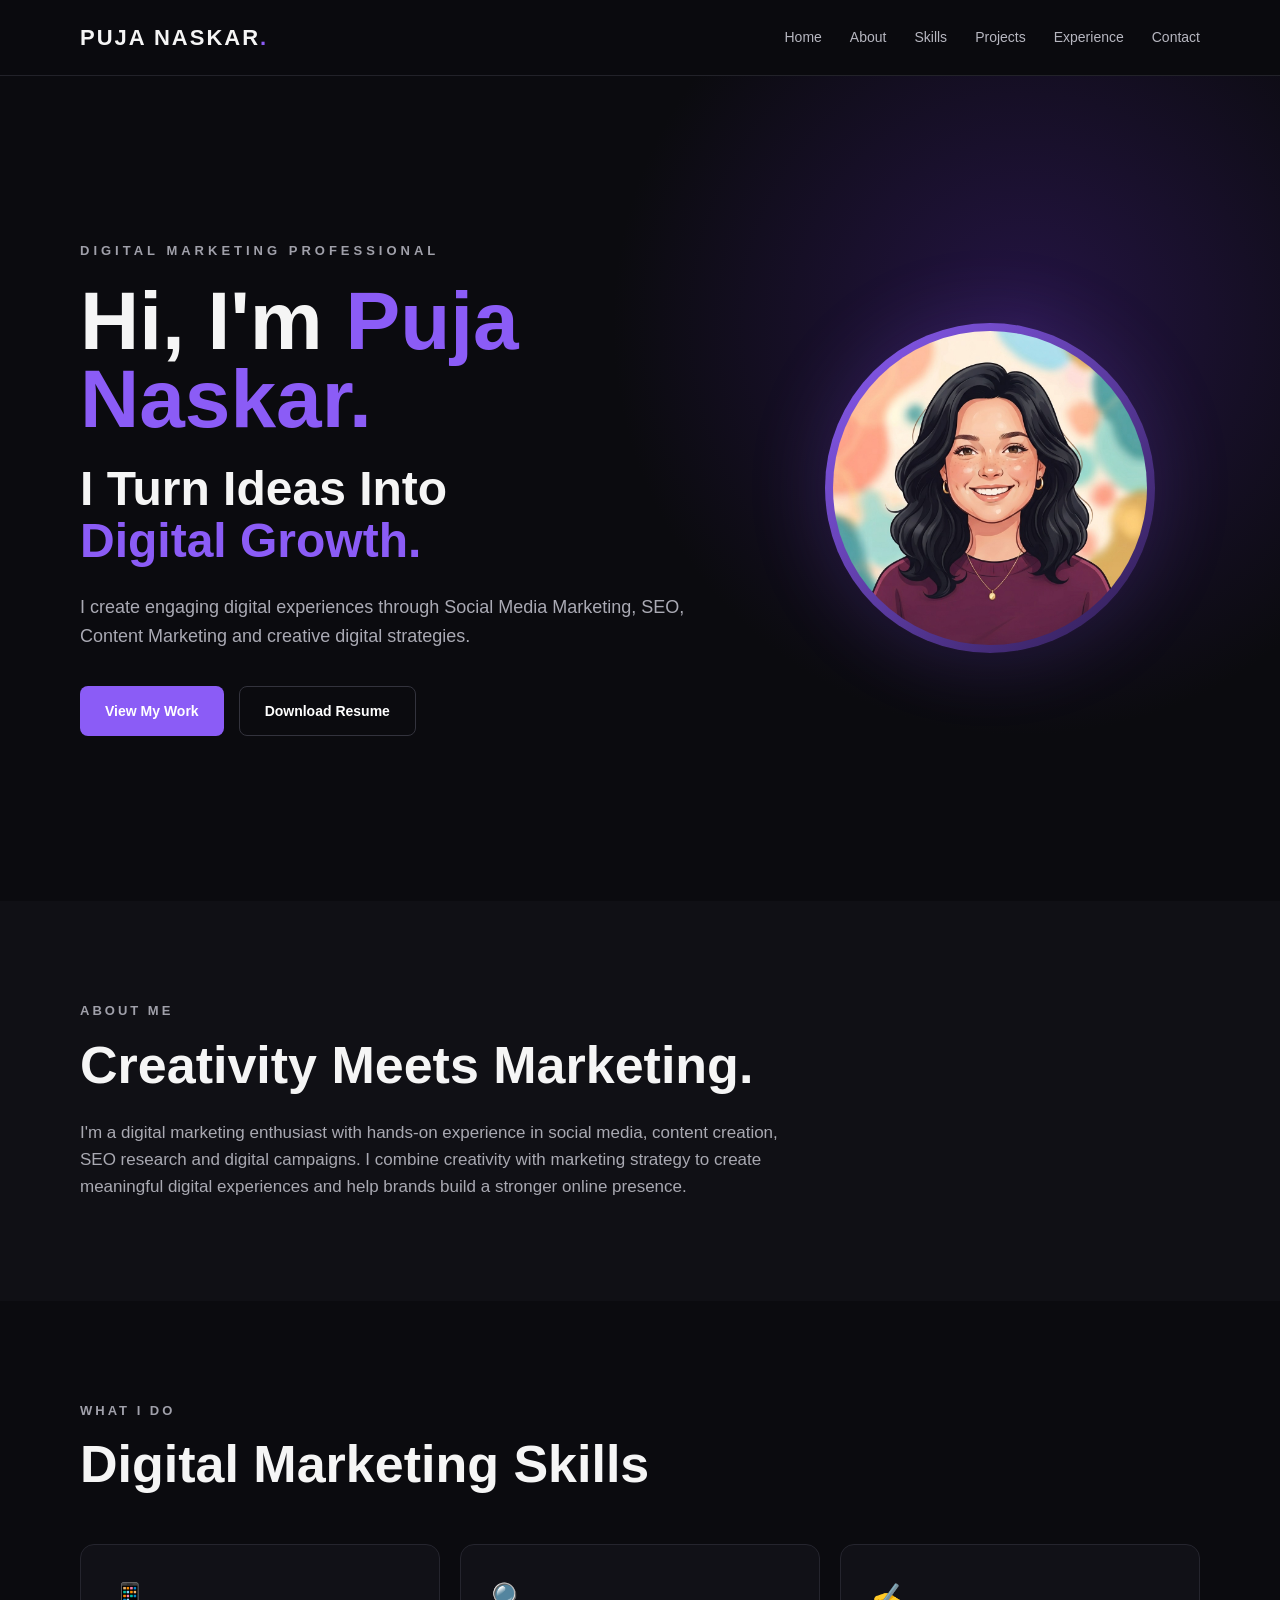
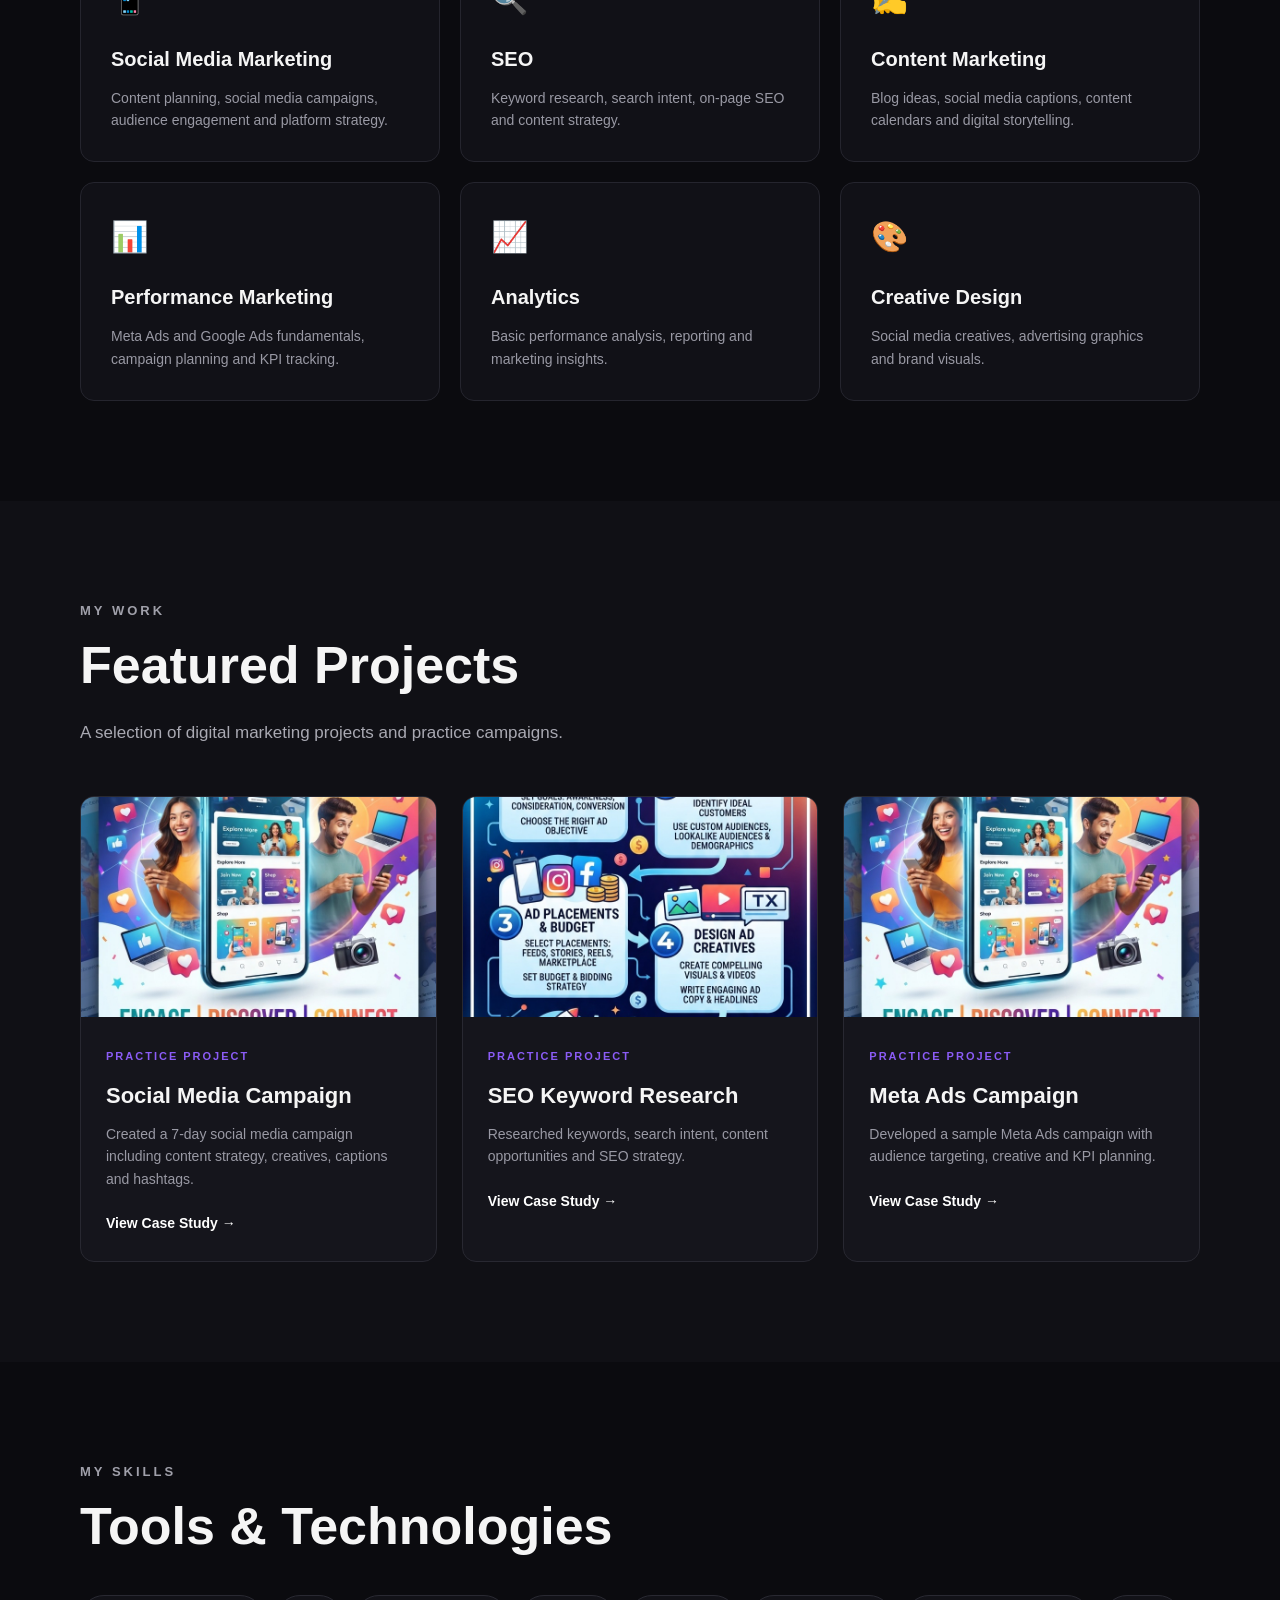
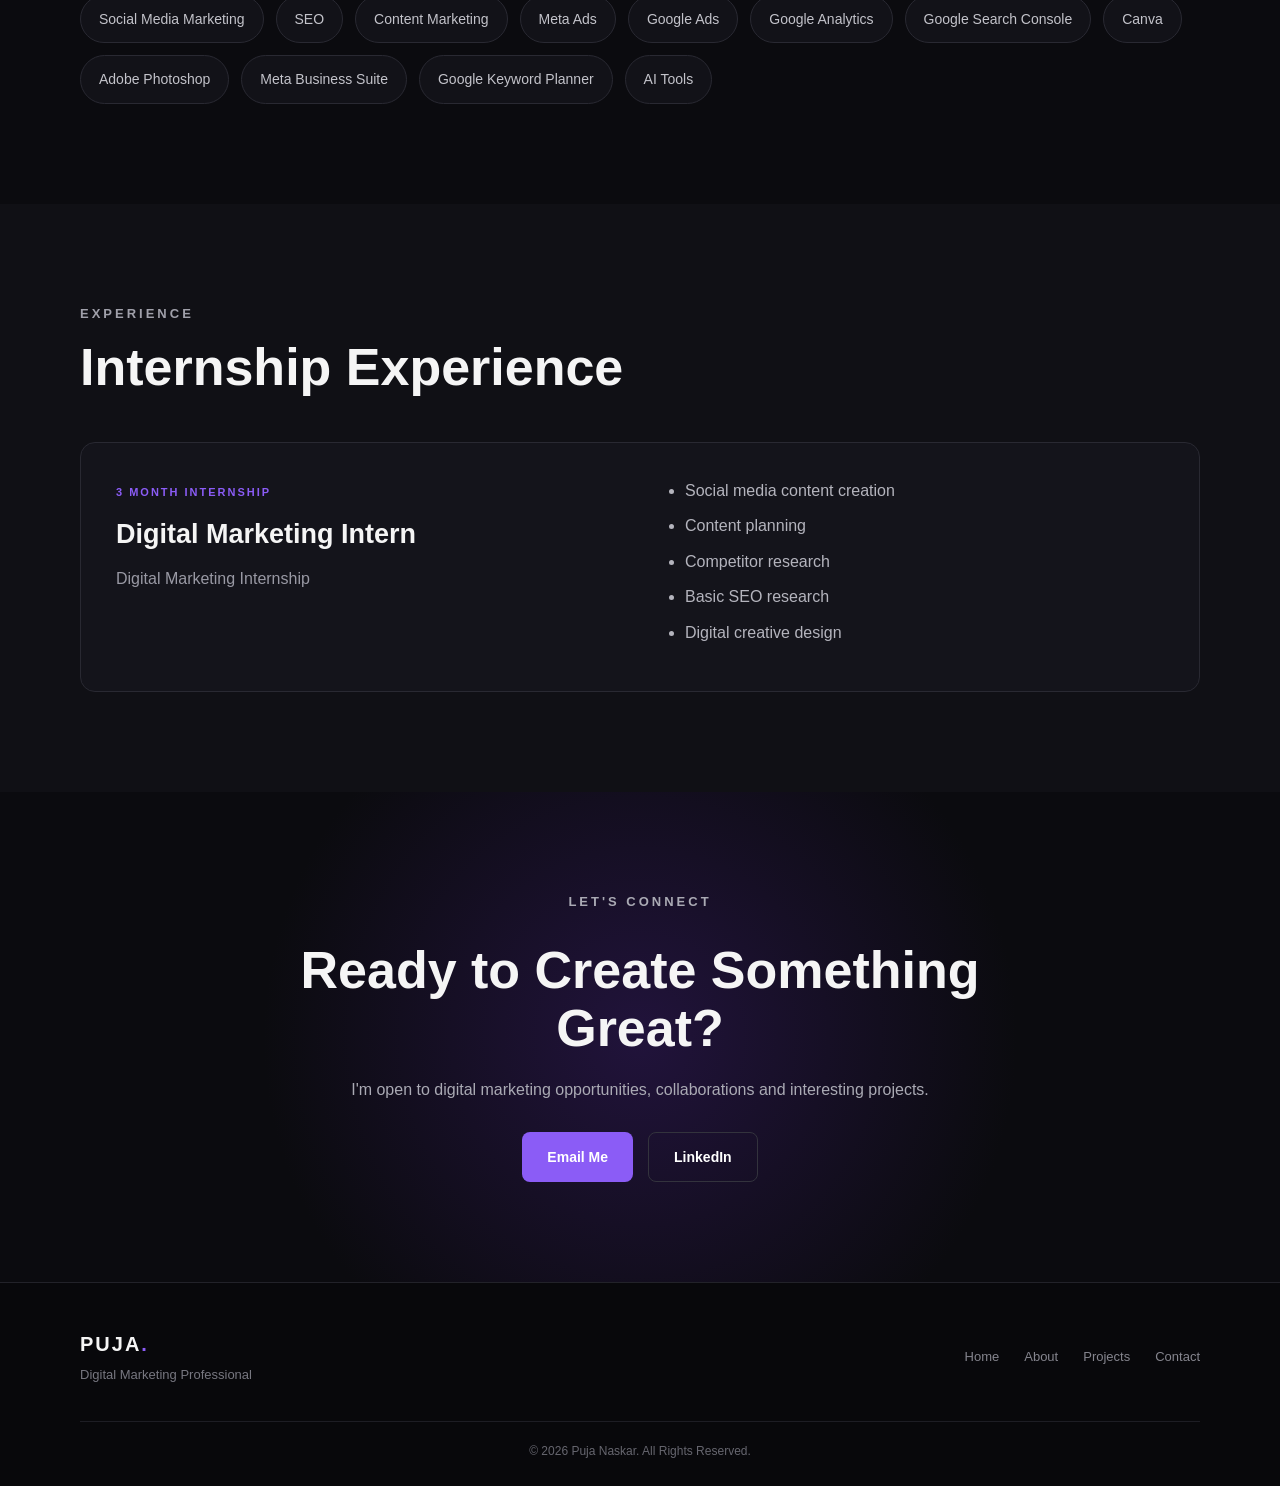
==== commit 84192e40: "Update index.html" ====
--- a/index.html
+++ b/index.html
@@ -4,442 +4,613 @@
     <meta charset="UTF-8">
     <meta name="viewport" content="width=device-width, initial-scale=1.0">
 
-    <title>Puja Naskar | Digital Marketing & Graphic Designer</title>
+    <title>Puja Naskar | Digital Marketing Portfolio</title>
+
+    <meta name="description"
+          content="Puja Naskar's Digital Marketing Portfolio - Social Media, SEO, Content Marketing and Digital Strategy.">
 
     <link rel="stylesheet" href="style.css">
 </head>
 
 <body>
 
-<!-- HEADER -->
-<header class="header">
-    <div class="container nav-container">
-
-        <a href="#" class="logo">
-            Puja Naskar
-        </a>
-
-        <nav class="nav">
-            <a href="#home">Home</a>
-            <a href="#about">About</a>
-            <a href="#skills">Skills</a>
-            <a href="#projects">Projects</a>
-            <a href="#experience">Experience</a>
-            <a href="#contact">Contact</a>
-        </nav>
-
-    </div>
-</header>
-
-
-<!-- HERO -->
-<section id="home" class="hero">
-
-    <div class="container hero-container">
-
-        <div class="hero-content">
-
-            <p class="hero-small">
-                GRAPHIC DESIGNER • DIGITAL MARKETING
-            </p>
-
-            <h1>
-                Hi, I'm <span>Puja Naskar.</span>
-            </h1>
-
-            <h2>
-                Digital Marketing Professional
-            </h2>
-
-            <p>
-                I create engaging digital experiences through
-                graphic design, social media marketing, content,
-                SEO and online advertising.
-            </p>
-
-            <div class="hero-buttons">
-
-                <a href="#projects" class="btn">
-                    View My Work
-                </a>
-
-                <a href="resume.pdf" target="_blank" class="btn">
-                    Download Resume
-                </a>
-
-            </div>
+    <!-- ================= HEADER ================= -->
+
+    <header class="header">
+
+        <div class="container nav">
+
+            <a href="index.html" class="logo">
+                PUJA NASKAR<span>.</span>
+            </a>
+
+            <nav>
+                <a href="#home">Home</a>
+                <a href="#about">About</a>
+                <a href="#services">Skills</a>
+                <a href="#projects">Projects</a>
+                <a href="#experience">Experience</a>
+                <a href="#contact">Contact</a>
+            </nav>
 
         </div>
 
-
-        <div class="hero-image">
-
-            <img src="images/profile.jpg"
-                 alt="Puja Naskar">
+    </header>
+
+
+    <!-- ================= HERO ================= -->
+
+    <main>
+
+        <section id="home" class="hero">
+
+            <div class="container hero-content">
+
+                <div class="hero-text">
+
+                    <p class="small-heading">
+                        DIGITAL MARKETING PROFESSIONAL
+                    </p>
+
+                    <h1>
+                        Hi, I'm <span>Puja Naskar.</span>
+                    </h1>
+
+                    <h2>
+                        I Turn Ideas Into
+                        <strong>Digital Growth.</strong>
+                    </h2>
+
+                    <p class="hero-description">
+                        I create engaging digital experiences through
+                        Social Media Marketing, SEO, Content Marketing
+                        and creative digital strategies.
+                    </p>
+
+                    <div class="hero-buttons">
+
+                        <a href="#projects" class="btn primary">
+                            View My Work
+                        </a>
+
+                        <a href="resume.pdf" class="btn secondary" download>
+                            Download Resume
+                        </a>
+
+                    </div>
+
+                </div>
+
+
+                <!-- Profile Image -->
+
+                <div class="hero-image">
+
+                    <div class="profile-circle">
+
+                        <img src="images/profile.jpg"
+                             alt="Puja Naskar - Digital Marketing Professional">
+
+                    </div>
+
+                </div>
+
+            </div>
+
+        </section>
+
+
+        <!-- ================= ABOUT ================= -->
+
+        <section id="about" class="section about">
+
+            <div class="container">
+
+                <p class="section-label">
+                    ABOUT ME
+                </p>
+
+                <h2>
+                    Creativity Meets Marketing.
+                </h2>
+
+                <p class="section-description">
+
+                    I'm a digital marketing enthusiast with hands-on
+                    experience in social media, content creation,
+                    SEO research and digital campaigns.
+
+                    I combine creativity with marketing strategy
+                    to create meaningful digital experiences and
+                    help brands build a stronger online presence.
+
+                </p>
+
+            </div>
+
+        </section>
+
+
+        <!-- ================= SERVICES ================= -->
+
+        <section id="services" class="section services">
+
+            <div class="container">
+
+                <p class="section-label">
+                    WHAT I DO
+                </p>
+
+                <h2>
+                    Digital Marketing Skills
+                </h2>
+
+
+                <div class="service-grid">
+
+
+                    <!-- Card 1 -->
+
+                    <div class="service-card">
+
+                        <div class="icon">
+                            📱
+                        </div>
+
+                        <h3>
+                            Social Media Marketing
+                        </h3>
+
+                        <p>
+                            Content planning, social media campaigns,
+                            audience engagement and platform strategy.
+                        </p>
+
+                    </div>
+
+
+                    <!-- Card 2 -->
+
+                    <div class="service-card">
+
+                        <div class="icon">
+                            🔍
+                        </div>
+
+                        <h3>
+                            SEO
+                        </h3>
+
+                        <p>
+                            Keyword research, search intent,
+                            on-page SEO and content strategy.
+                        </p>
+
+                    </div>
+
+
+                    <!-- Card 3 -->
+
+                    <div class="service-card">
+
+                        <div class="icon">
+                            ✍️
+                        </div>
+
+                        <h3>
+                            Content Marketing
+                        </h3>
+
+                        <p>
+                            Blog ideas, social media captions,
+                            content calendars and digital storytelling.
+                        </p>
+
+                    </div>
+
+
+                    <!-- Card 4 -->
+
+                    <div class="service-card">
+
+                        <div class="icon">
+                            📊
+                        </div>
+
+                        <h3>
+                            Performance Marketing
+                        </h3>
+
+                        <p>
+                            Meta Ads and Google Ads fundamentals,
+                            campaign planning and KPI tracking.
+                        </p>
+
+                    </div>
+
+
+                    <!-- Card 5 -->
+
+                    <div class="service-card">
+
+                        <div class="icon">
+                            📈
+                        </div>
+
+                        <h3>
+                            Analytics
+                        </h3>
+
+                        <p>
+                            Basic performance analysis,
+                            reporting and marketing insights.
+                        </p>
+
+                    </div>
+
+
+                    <!-- Card 6 -->
+
+                    <div class="service-card">
+
+                        <div class="icon">
+                            🎨
+                        </div>
+
+                        <h3>
+                            Creative Design
+                        </h3>
+
+                        <p>
+                            Social media creatives, advertising
+                            graphics and brand visuals.
+                        </p>
+
+                    </div>
+
+                </div>
+
+            </div>
+
+        </section>
+
+
+        <!-- ================= PROJECTS ================= -->
+
+        <section id="projects" class="section projects">
+
+            <div class="container">
+
+                <p class="section-label">
+                    MY WORK
+                </p>
+
+                <h2>
+                    Featured Projects
+                </h2>
+
+                <p class="section-description">
+                    A selection of digital marketing projects
+                    and practice campaigns.
+                </p>
+
+
+                <div class="project-grid">
+
+
+                    <!-- Project 1 -->
+
+                    <article class="project-card">
+
+                        <div class="project-image">
+
+                            <img src="images/project-social.jpg"
+                                 alt="Social Media Marketing Project">
+
+                        </div>
+
+                        <div class="project-content">
+
+                            <span>
+                                PRACTICE PROJECT
+                            </span>
+
+                            <h3>
+                                Social Media Campaign
+                            </h3>
+
+                            <p>
+                                Created a 7-day social media campaign
+                                including content strategy, creatives,
+                                captions and hashtags.
+                            </p>
+
+                            <a href="projects/social-media.html">
+                                View Case Study →
+                            </a>
+
+                        </div>
+
+                    </article>
+
+
+                    <!-- Project 2 -->
+
+                    <article class="project-card">
+
+                        <div class="project-image">
+
+                            <img src="images/project-seo.jpg"
+                                 alt="SEO Keyword Research Project">
+
+                        </div>
+
+                        <div class="project-content">
+
+                            <span>
+                                PRACTICE PROJECT
+                            </span>
+
+                            <h3>
+                                SEO Keyword Research
+                            </h3>
+
+                            <p>
+                                Researched keywords, search intent,
+                                content opportunities and SEO strategy.
+                            </p>
+
+                            <a href="projects/seo.html">
+                                View Case Study →
+                            </a>
+
+                        </div>
+
+                    </article>
+
+
+                    <!-- Project 3 -->
+
+                    <article class="project-card">
+
+                        <div class="project-image">
+
+                            <img src="images/project-ads.jpg"
+                                 alt="Meta Ads Campaign Project">
+
+                        </div>
+
+                        <div class="project-content">
+
+                            <span>
+                                PRACTICE PROJECT
+                            </span>
+
+                            <h3>
+                                Meta Ads Campaign
+                            </h3>
+
+                            <p>
+                                Developed a sample Meta Ads campaign
+                                with audience targeting, creative and
+                                KPI planning.
+                            </p>
+
+                            <a href="projects/meta-ads.html">
+                                View Case Study →
+                            </a>
+
+                        </div>
+
+                    </article>
+
+                </div>
+
+            </div>
+
+        </section>
+
+
+        <!-- ================= SKILLS ================= -->
+
+        <section class="section skills">
+
+            <div class="container">
+
+                <p class="section-label">
+                    MY SKILLS
+                </p>
+
+                <h2>
+                    Tools & Technologies
+                </h2>
+
+
+                <div class="skills-list">
+
+                    <span>Social Media Marketing</span>
+
+                    <span>SEO</span>
+
+                    <span>Content Marketing</span>
+
+                    <span>Meta Ads</span>
+
+                    <span>Google Ads</span>
+
+                    <span>Google Analytics</span>
+
+                    <span>Google Search Console</span>
+
+                    <span>Canva</span>
+
+                    <span>Adobe Photoshop</span>
+
+                    <span>Meta Business Suite</span>
+
+                    <span>Google Keyword Planner</span>
+
+                    <span>AI Tools</span>
+
+                </div>
+
+            </div>
+
+        </section>
+
+
+        <!-- ================= EXPERIENCE ================= -->
+
+        <section id="experience" class="section experience">
+
+            <div class="container">
+
+                <p class="section-label">
+                    EXPERIENCE
+                </p>
+
+                <h2>
+                    Internship Experience
+                </h2>
+
+
+                <div class="experience-card">
+
+                    <div>
+
+                        <span>
+                            3 MONTH INTERNSHIP
+                        </span>
+
+                        <h3>
+                            Digital Marketing Intern
+                        </h3>
+
+                        <p>
+                            Digital Marketing Internship
+                        </p>
+
+                    </div>
+
+
+                    <ul>
+
+                        <li>
+                            Social media content creation
+                        </li>
+
+                        <li>
+                            Content planning
+                        </li>
+
+                        <li>
+                            Competitor research
+                        </li>
+
+                        <li>
+                            Basic SEO research
+                        </li>
+
+                        <li>
+                            Digital creative design
+                        </li>
+
+                    </ul>
+
+                </div>
+
+            </div>
+
+        </section>
+
+
+        <!-- ================= CTA ================= -->
+
+        <section id="contact" class="section cta">
+
+            <div class="container">
+
+                <p class="section-label">
+                    LET'S CONNECT
+                </p>
+
+                <h2>
+                    Ready to Create Something Great?
+                </h2>
+
+                <p>
+                    I'm open to digital marketing opportunities,
+                    collaborations and interesting projects.
+                </p>
+
+
+                <div class="cta-buttons">
+
+                    <a href="mailto:naskarp2004@gmail.com"
+                       class="btn primary">
+                        Email Me
+                    </a>
+
+                    <a href="https://www.linkedin.com/in/puja-naskar-429135408"
+                       target="_blank"
+                       class="btn secondary">
+                        LinkedIn
+                    </a>
+
+                </div>
+
+            </div>
+
+        </section>
+
+    </main>
+
+
+    <!-- ================= FOOTER ================= -->
+
+    <footer class="footer">
+
+        <div class="container">
+
+            <div class="footer-content">
+
+                <div>
+
+                    <h3>
+                        PUJA<span>.</span>
+                    </h3>
+
+                    <p>
+                        Digital Marketing Professional
+                    </p>
+
+                </div>
+
+
+                <div class="footer-links">
+
+                    <a href="#home">Home</a>
+
+                    <a href="#about">About</a>
+
+                    <a href="#projects">Projects</a>
+
+                    <a href="#contact">Contact</a>
+
+                </div>
+
+            </div>
+
+
+            <div class="copyright">
+
+                © 2026 Puja Naskar. All Rights Reserved.
+
+            </div>
 
         </div>
 
-    </div>
-
-</section>
-
-
-<!-- ABOUT -->
-<section id="about" class="section">
-
-    <div class="container">
-
-        <div class="section-heading">
-
-            <p>ABOUT ME</p>
-
-            <h2>
-                Creative Design Meets Digital Marketing
-            </h2>
-
-        </div>
-
-        <div class="about-content">
-
-            <p>
-                I am a creative Graphic Designer and Digital Marketing
-                professional with knowledge of visual design, social media
-                marketing, content creation, SEO and online advertising.
-            </p>
-
-            <p>
-                I enjoy combining creativity and digital strategy to
-                create engaging content and build strong online presence.
-            </p>
-
-        </div>
-
-    </div>
-
-</section>
-
-
-<!-- SERVICES / SKILLS -->
-<section id="skills" class="section">
-
-    <div class="container">
-
-        <div class="section-heading">
-
-            <p>WHAT I DO</p>
-
-            <h2>
-                My Skills & Services
-            </h2>
-
-        </div>
-
-
-        <div class="cards">
-
-            <div class="card">
-                <h3>Social Media Marketing</h3>
-                <p>
-                    Social media content, campaign planning and audience
-                    engagement.
-                </p>
-            </div>
-
-            <div class="card">
-                <h3>SEO</h3>
-                <p>
-                    Keyword research, content optimization and basic
-                    search engine optimization.
-                </p>
-            </div>
-
-            <div class="card">
-                <h3>Content Marketing</h3>
-                <p>
-                    Creating engaging digital content for brands and
-                    online platforms.
-                </p>
-            </div>
-
-            <div class="card">
-                <h3>Meta Ads</h3>
-                <p>
-                    Basic campaign planning, creative development and
-                    advertising strategy.
-                </p>
-            </div>
-
-            <div class="card">
-                <h3>Graphic Design</h3>
-                <p>
-                    Social media creatives, visual communication and
-                    branding designs.
-                </p>
-            </div>
-
-            <div class="card">
-                <h3>Digital Analytics</h3>
-                <p>
-                    Understanding digital performance and marketing
-                    metrics.
-                </p>
-            </div>
-
-        </div>
-
-    </div>
-
-</section>
-
-
-<!-- PROJECTS -->
-<section id="projects" class="section projects-section">
-
-    <div class="container">
-
-        <div class="section-heading">
-
-            <p>MY WORK</p>
-
-            <h2>
-                Featured Projects
-            </h2>
-
-        </div>
-
-
-        <div class="project-grid">
-
-            <!-- PROJECT 1 -->
-            <div class="project-card">
-
-                <img src="images/project-social.jpg"
-                     alt="Social Media Marketing Project">
-
-                <div class="project-content">
-
-                    <span class="project-tag">
-                        PRACTICE PROJECT
-                    </span>
-
-                    <h3>
-                        Social Media Campaign
-                    </h3>
-
-                    <p>
-                        Social media campaign concept including content
-                        planning, creative design and audience engagement.
-                    </p>
-
-                </div>
-
-            </div>
-
-
-            <!-- PROJECT 2 -->
-            <div class="project-card">
-
-                <img src="images/project-seo.jpg"
-                     alt="SEO Keyword Research Project">
-
-                <div class="project-content">
-
-                    <span class="project-tag">
-                        PRACTICE PROJECT
-                    </span>
-
-                    <h3>
-                        SEO Keyword Research
-                    </h3>
-
-                    <p>
-                        Keyword research and basic SEO strategy for
-                        improving online visibility.
-                    </p>
-
-                </div>
-
-            </div>
-
-
-            <!-- PROJECT 3 -->
-            <div class="project-card">
-
-                <img src="images/project-ads.jpg"
-                     alt="Meta Ads Campaign Project">
-
-                <div class="project-content">
-
-                    <span class="project-tag">
-                        PRACTICE PROJECT
-                    </span>
-
-                    <h3>
-                        Meta Ads Campaign
-                    </h3>
-
-                    <p>
-                        Meta advertising campaign concept with creative
-                        development and targeting strategy.
-                    </p>
-
-                </div>
-
-            </div>
-
-        </div>
-
-    </div>
-
-</section>
-
-
-<!-- SKILLS -->
-<section class="section">
-
-    <div class="container">
-
-        <div class="section-heading">
-
-            <p>TOOLS & SKILLS</p>
-
-            <h2>
-                Digital Marketing Toolkit
-            </h2>
-
-        </div>
-
-
-        <div class="skills-list">
-
-            <span>Social Media Marketing</span>
-            <span>SEO</span>
-            <span>Content Marketing</span>
-            <span>Meta Ads</span>
-            <span>Google Ads</span>
-            <span>Email Marketing</span>
-            <span>Digital Marketing Analytics</span>
-            <span>Graphic Design</span>
-            <span>Adobe Photoshop</span>
-            <span>Adobe Illustrator</span>
-            <span>Figma</span>
-            <span>After Effects</span>
-            <span>Premiere Pro</span>
-            <span>Canva</span>
-
-        </div>
-
-    </div>
-
-</section>
-
-
-<!-- EXPERIENCE -->
-<section id="experience" class="section">
-
-    <div class="container">
-
-        <div class="section-heading">
-
-            <p>EXPERIENCE</p>
-
-            <h2>
-                Professional Experience
-            </h2>
-
-        </div>
-
-
-        <div class="experience-card">
-
-            <h3>
-                Digital Marketing Intern
-            </h3>
-
-            <p class="experience-duration">
-                3-Month Internship
-            </p>
-
-            <p>
-                Worked on digital marketing activities including social
-                media, content creation, SEO and online advertising.
-            </p>
-
-        </div>
-
-    </div>
-
-</section>
-
-
-<!-- CONTACT -->
-<section id="contact" class="section contact-section">
-
-    <div class="container">
-
-        <div class="section-heading">
-
-            <p>GET IN TOUCH</p>
-
-            <h2>
-                Let's Work Together
-            </h2>
-
-        </div>
-
-        <p class="contact-text">
-            Interested in working together or discussing a project?
-            Feel free to contact me.
-        </p>
-
-
-        <div class="contact-buttons">
-
-            <a href="mailto:naskarp2004@gmail.com" class="btn">
-                Email Me
-            </a>
-
-            <a href="https://www.linkedin.com/in/puja-naskar-429135408"
-               target="_blank"
-               class="btn">
-                LinkedIn
-            </a>
-
-            <a href="https://wa.me/918392013855"
-               target="_blank"
-               class="btn">
-                WhatsApp
-            </a>
-
-            <a href="resume.pdf"
-               target="_blank"
-               class="btn">
-                Download Resume
-            </a>
-
-        </div>
-
-    </div>
-
-</section>
-
-
-<!-- FOOTER -->
-<footer class="footer">
-
-    <div class="container">
-
-        <p>
-            © 2026 Puja Naskar. All Rights Reserved.
-        </p>
-
-        <p>
-            Graphic Design • Digital Marketing
-        </p>
-
-    </div>
-
-</footer>
+    </footer>
 
 
 </body>
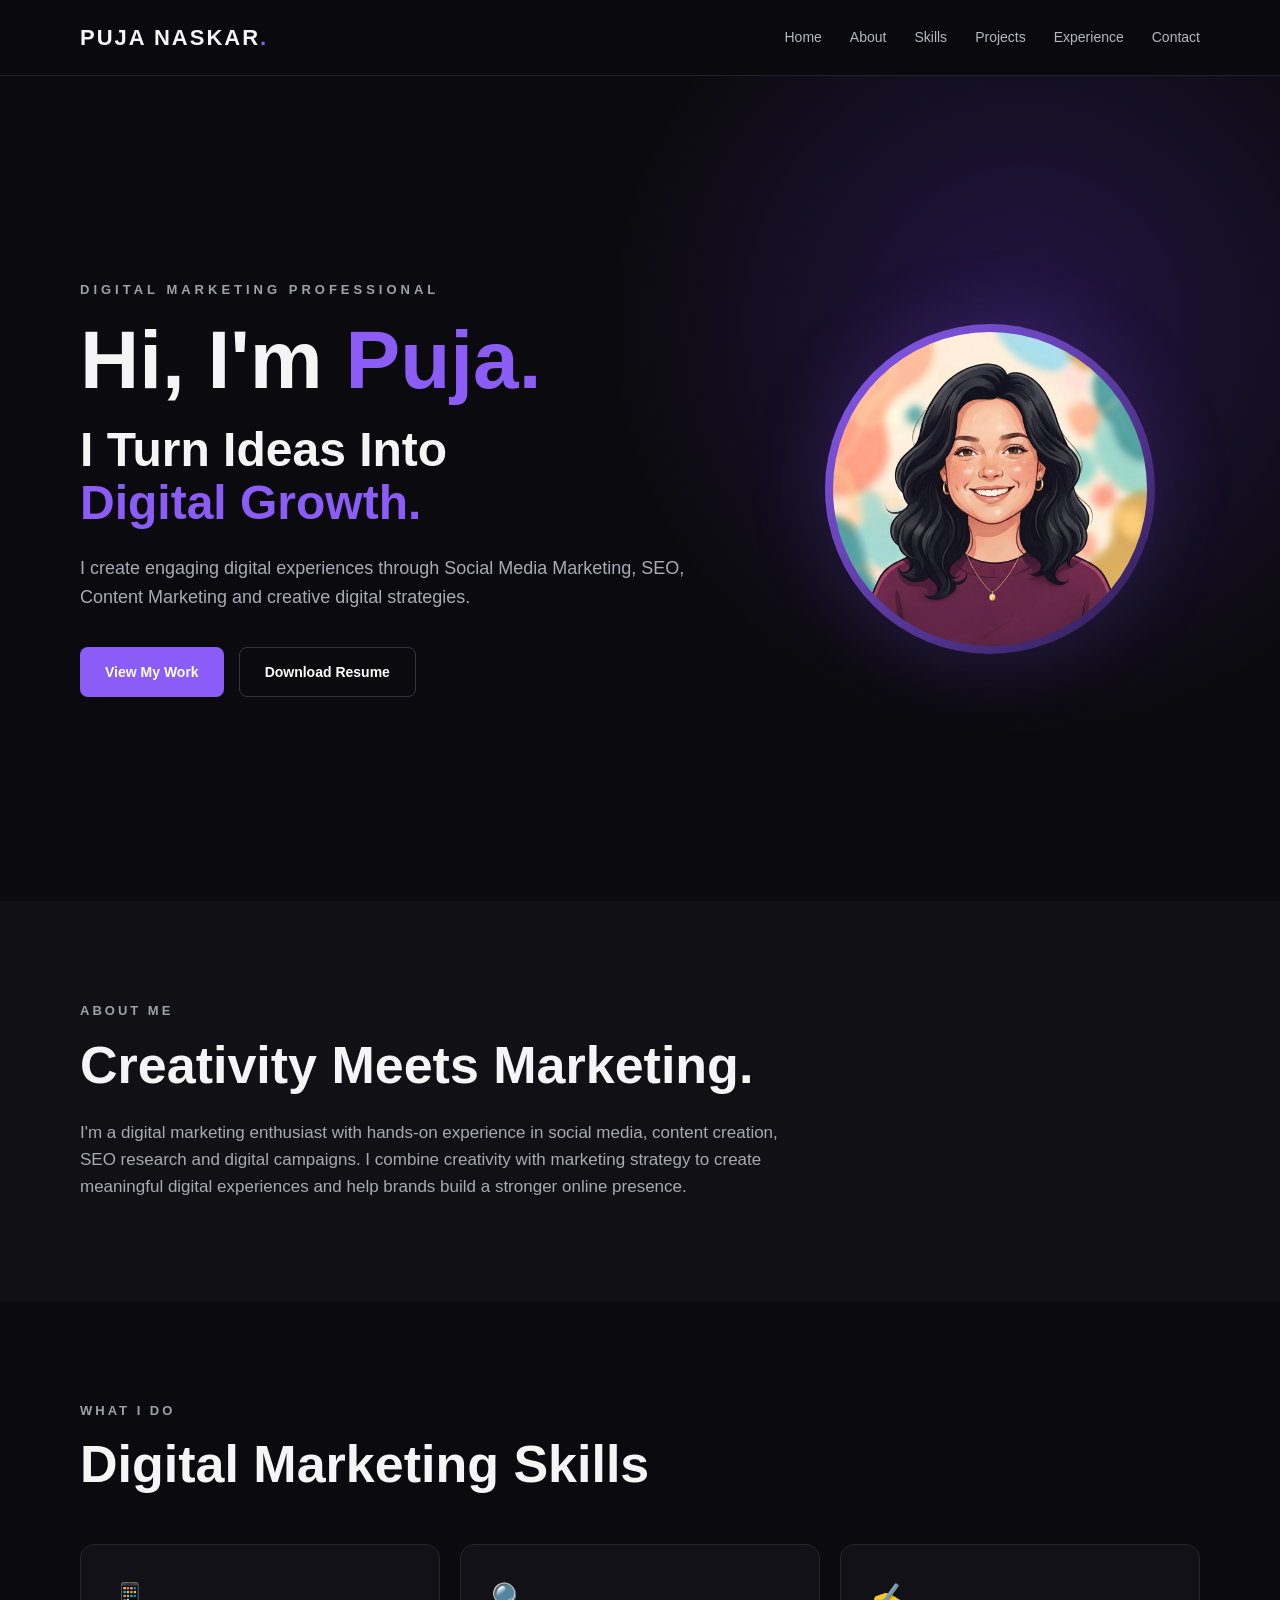
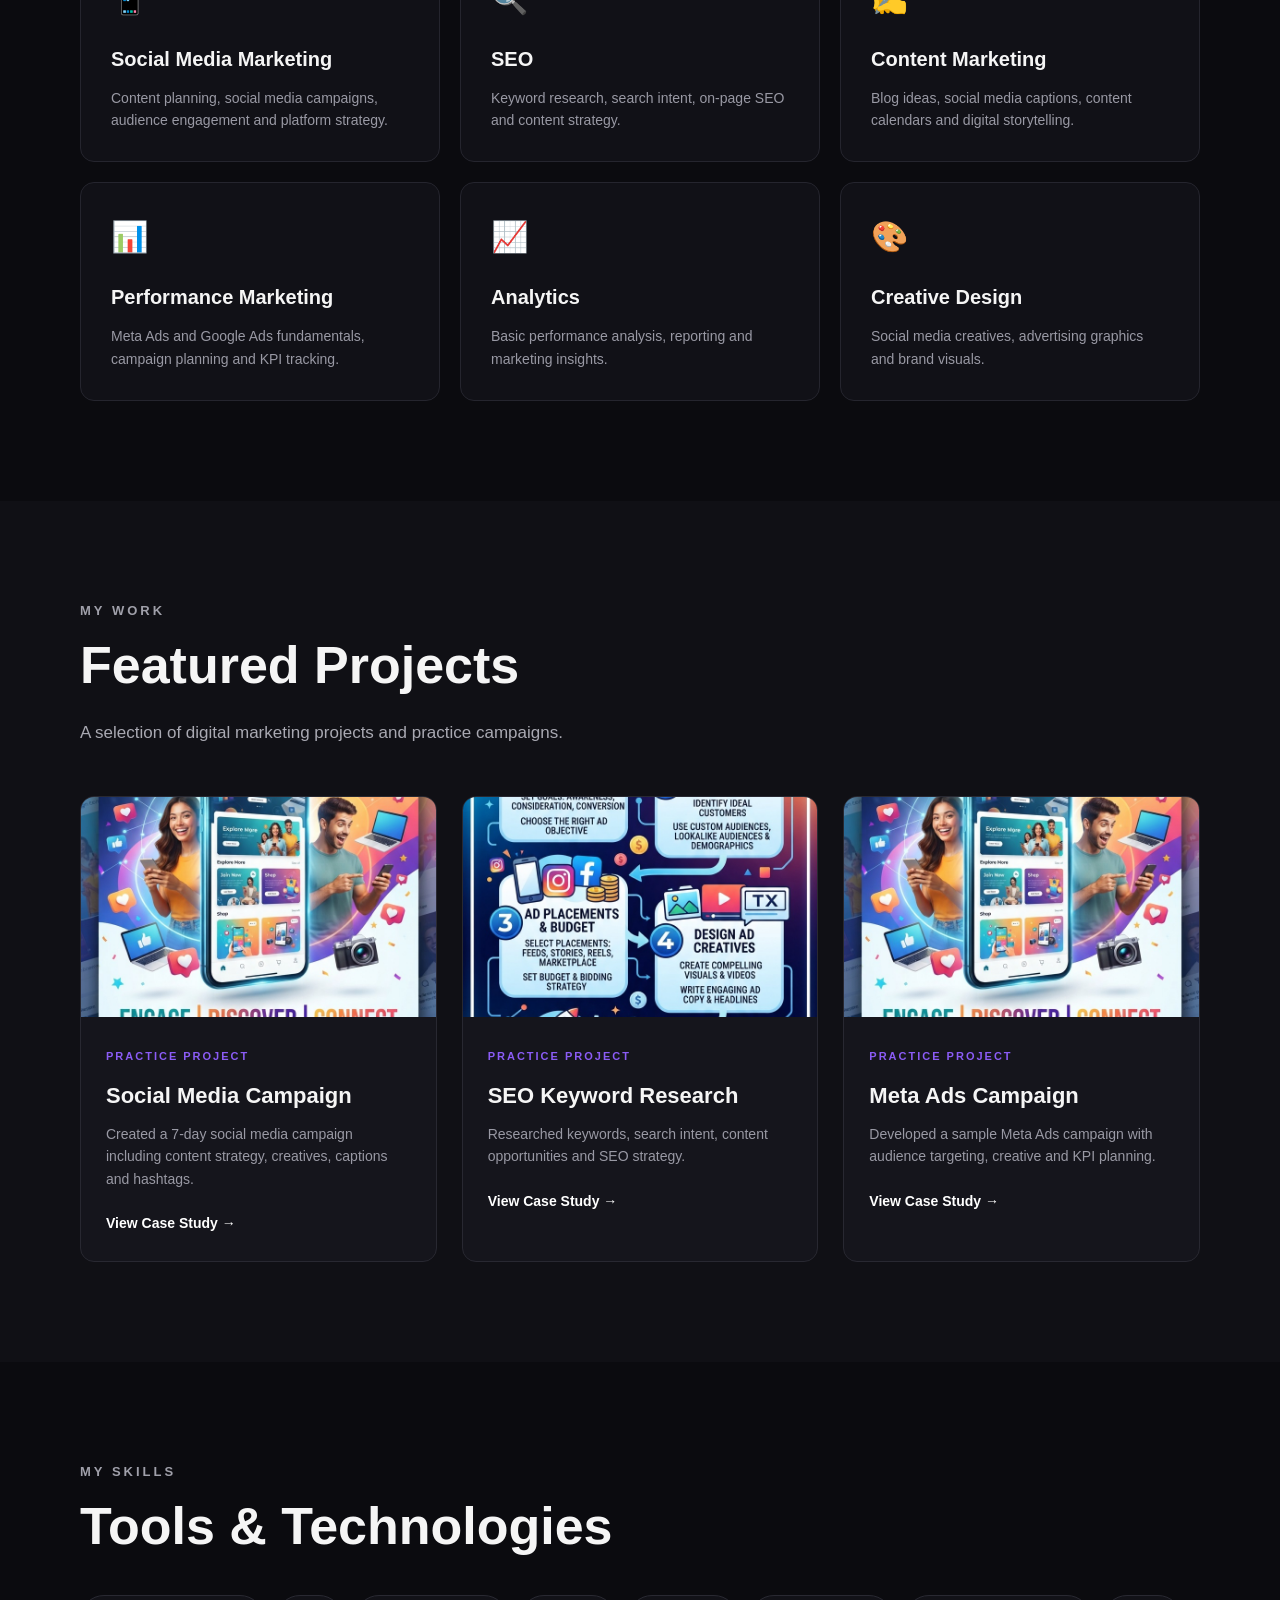
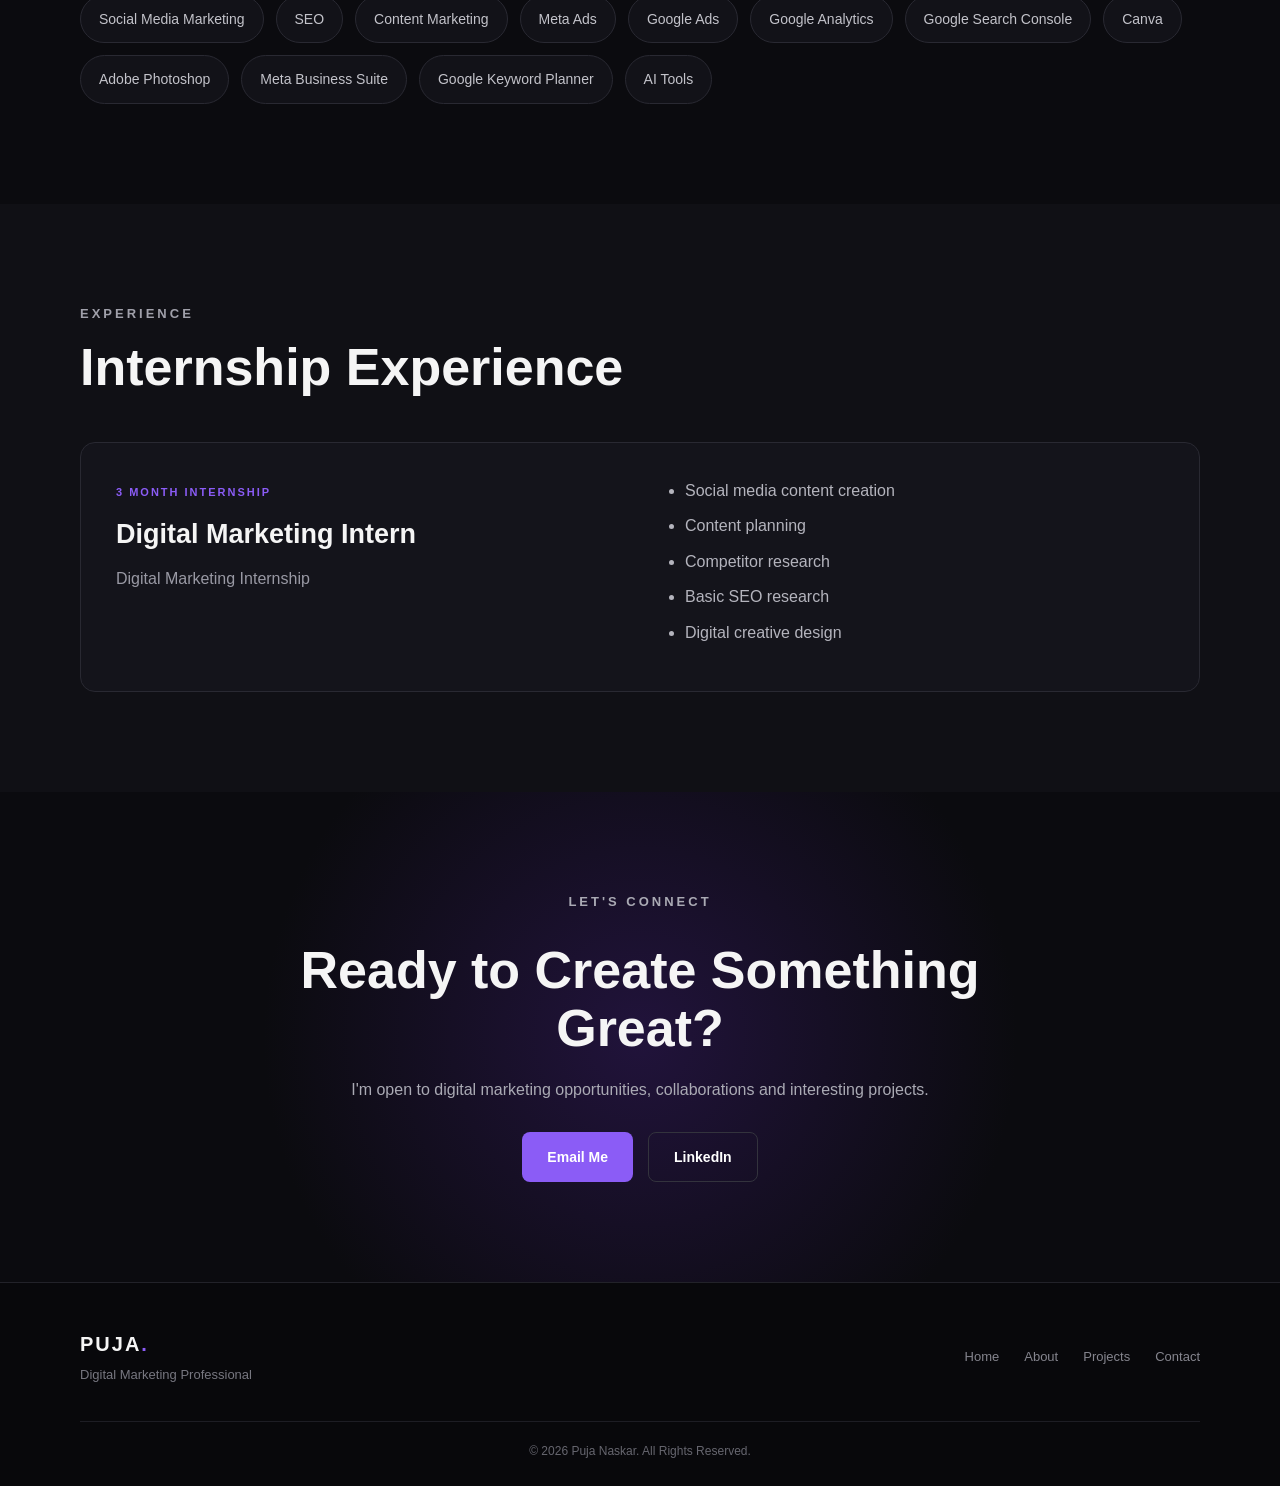
==== commit 40244ece: "Update index.html" ====
--- a/index.html
+++ b/index.html
@@ -53,7 +53,7 @@
                     </p>
 
                     <h1>
-                        Hi, I'm <span>Puja Naskar.</span>
+                        Hi, I'm <span>Puja.</span>
                     </h1>
 
                     <h2>
@@ -429,27 +429,16 @@
                 <div class="skills-list">
 
                     <span>Social Media Marketing</span>
-
                     <span>SEO</span>
-
                     <span>Content Marketing</span>
-
                     <span>Meta Ads</span>
-
                     <span>Google Ads</span>
-
                     <span>Google Analytics</span>
-
                     <span>Google Search Console</span>
-
                     <span>Canva</span>
-
                     <span>Adobe Photoshop</span>
-
                     <span>Meta Business Suite</span>
-
                     <span>Google Keyword Planner</span>
-
                     <span>AI Tools</span>
 
                 </div>
@@ -553,6 +542,7 @@
 
                     <a href="https://www.linkedin.com/in/puja-naskar-429135408"
                        target="_blank"
+                       rel="noopener noreferrer"
                        class="btn secondary">
                         LinkedIn
                     </a>
@@ -590,11 +580,8 @@
                 <div class="footer-links">
 
                     <a href="#home">Home</a>
-
                     <a href="#about">About</a>
-
                     <a href="#projects">Projects</a>
-
                     <a href="#contact">Contact</a>
 
                 </div>
